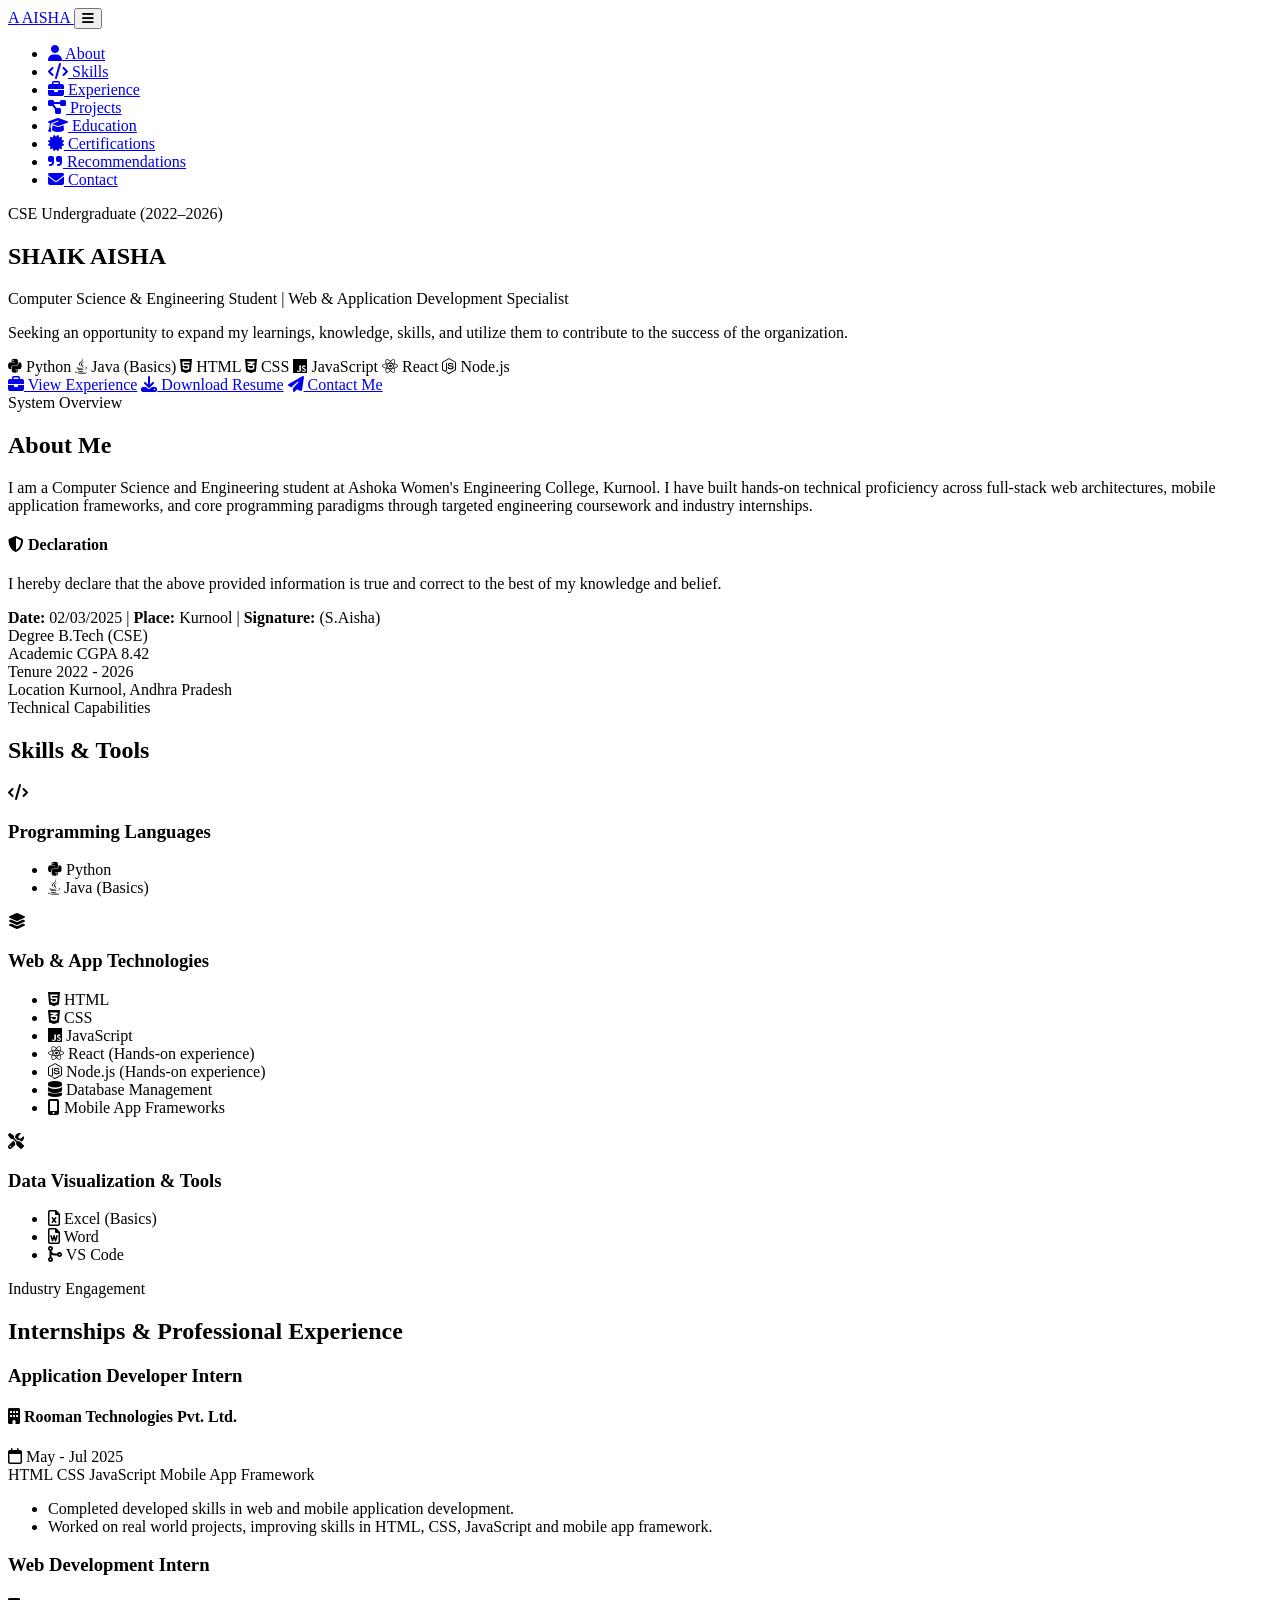
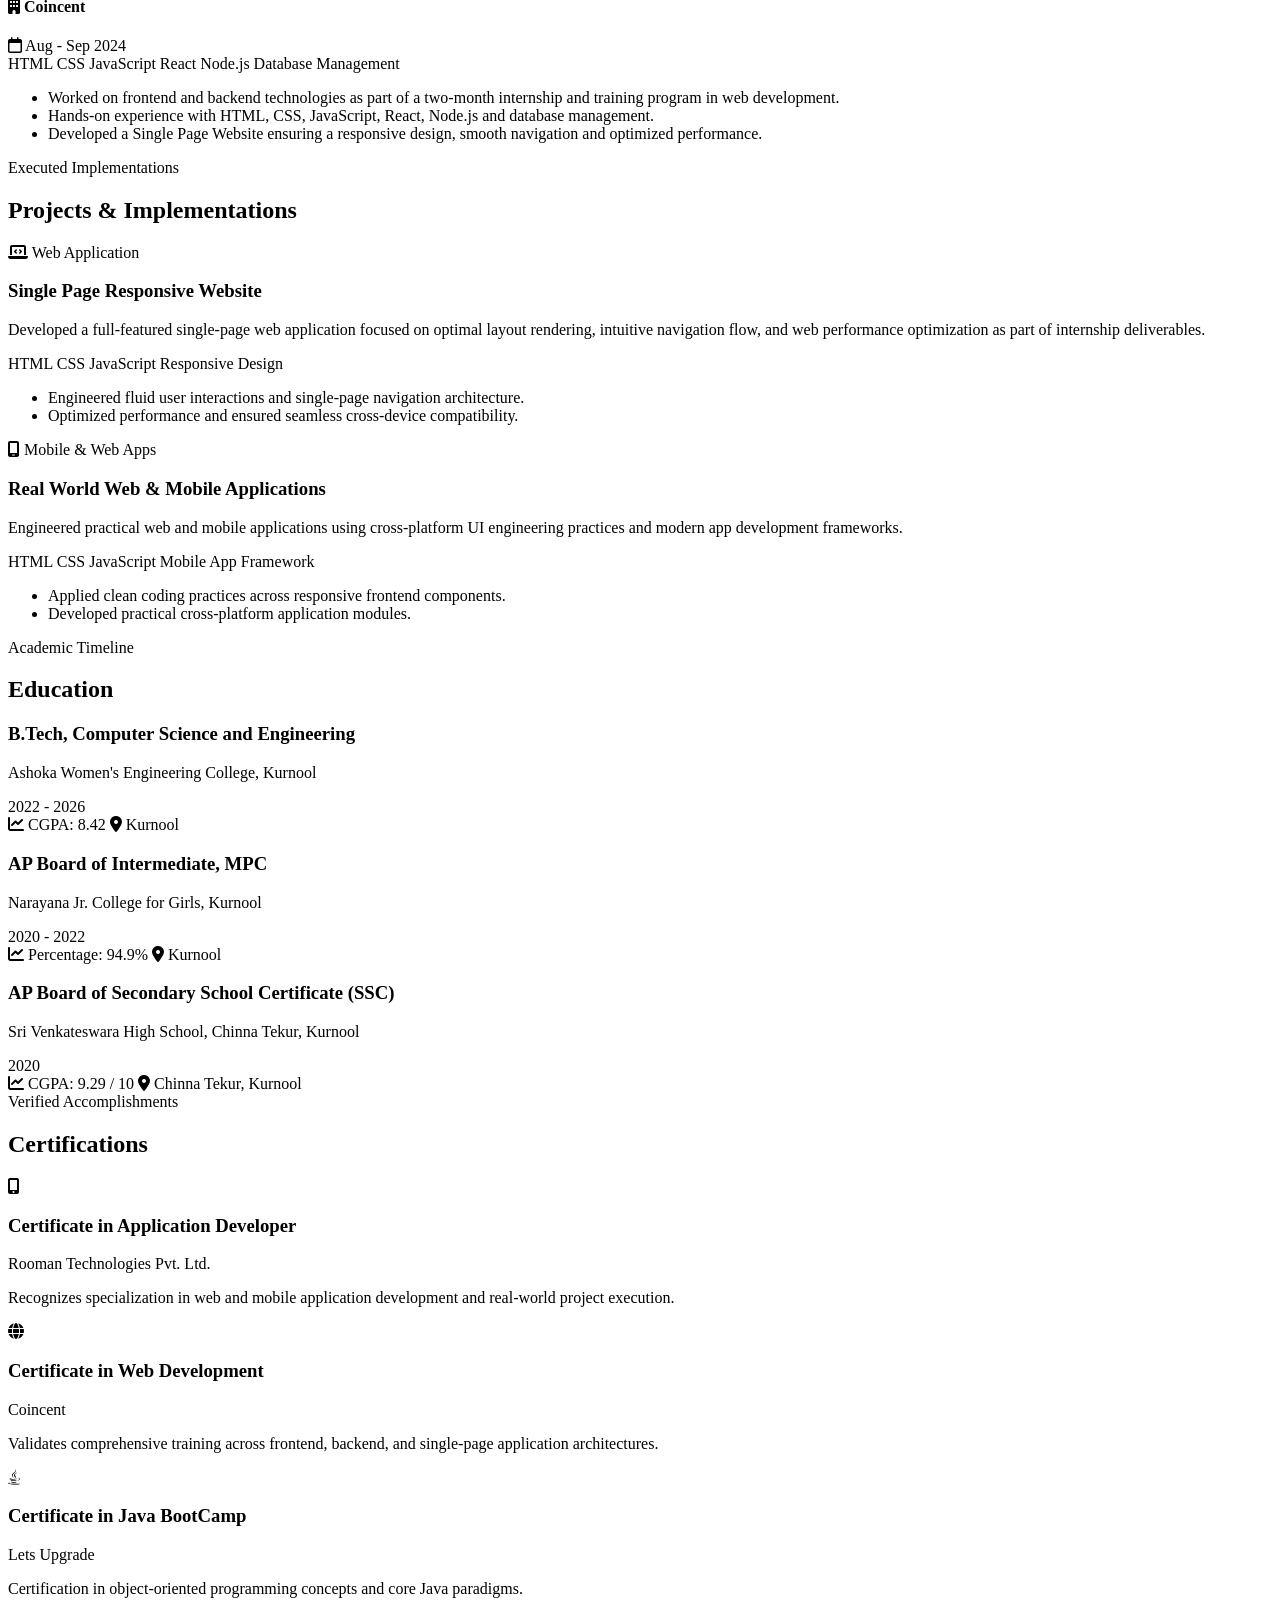
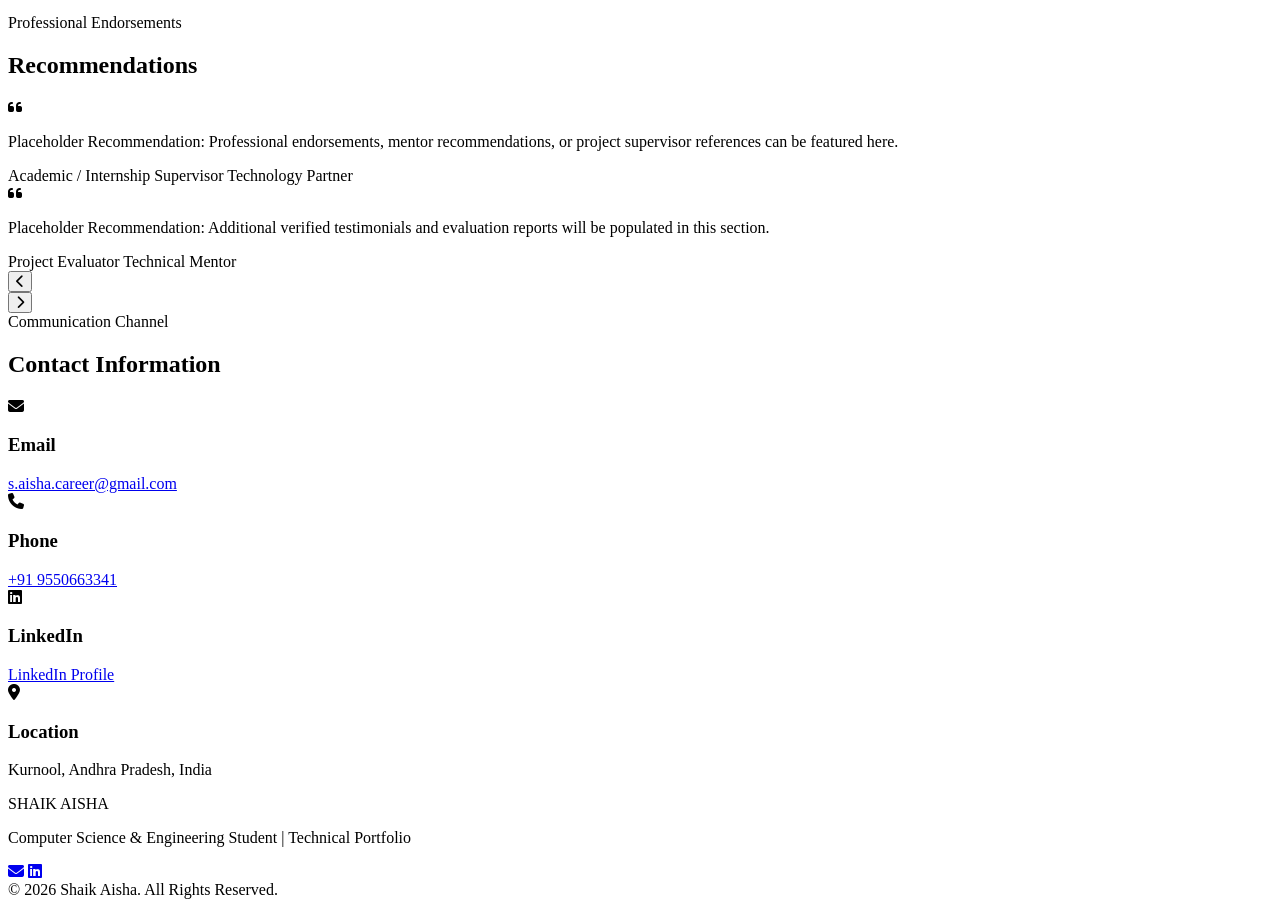
==== index.html @ 282d09f5 "Resume" ====
<!DOCTYPE html>
<html lang="en">
<head>
  <meta charset="UTF-8" />
  <meta name="viewport" content="width=device-width, initial-scale=1.0" />
  <meta name="description" content="Portfolio of Shaik Aisha - Computer Science & Engineering Student, Web Developer, and Application Developer specializing in Python, Java, JavaScript, and Modern Web Technologies." />
  <meta property="og:title" content="Shaik Aisha | Technical Portfolio" />
  <meta property="og:description" content="Computer Science & Engineering Student | Web & Application Developer" />
  <meta property="og:type" content="website" />
  <title>Shaik Aisha | Technical Portfolio</title>
  
  <!-- Font Awesome CDN for Icons -->
  <link rel="stylesheet" href="https://cdnjs.cloudflare.com/ajax/libs/font-awesome/6.4.0/css/all.min.css" integrity="sha512-iecdLmaskl7CVkqkXNQ/ZH/XLlvWZOJyj7Yy7tcenmpD1ypASozpmT/E0iPtmFIB46ZmdtAc9eNBvH0H/ZpiBw==" crossorigin="anonymous" referrerpolicy="no-referrer" />
  <link rel="stylesheet" href="index.css" />
</head>
<body>

  <!-- Navigation Bar -->
  <header class="navbar-header">
    <div class="nav-container">
      <a href="#hero" class="brand-logo" aria-label="Home">
        <span class="logo-icon">A</span>
        <span class="logo-text">AISHA</span>
      </a>
      <button class="mobile-nav-toggle" id="mobile-toggle" aria-label="Toggle navigation menu" aria-expanded="false">
        <i class="fa-solid fa-bars"></i>
      </button>
      <nav class="nav-menu" id="nav-menu">
        <ul class="nav-list">
          <li><a href="#about" class="nav-link"><i class="fa-solid fa-user"></i> About</a></li>
          <li><a href="#skills" class="nav-link"><i class="fa-solid fa-code"></i> Skills</a></li>
          <li><a href="#experience" class="nav-link"><i class="fa-solid fa-briefcase"></i> Experience</a></li>
          <li><a href="#projects" class="nav-link"><i class="fa-solid fa-diagram-project"></i> Projects</a></li>
          <li><a href="#education" class="nav-link"><i class="fa-solid fa-graduation-cap"></i> Education</a></li>
          <li><a href="#certifications" class="nav-link"><i class="fa-solid fa-certificate"></i> Certifications</a></li>
          <li><a href="#testimonials" class="nav-link"><i class="fa-solid fa-quote-right"></i> Recommendations</a></li>
          <li><a href="#contact" class="nav-link"><i class="fa-solid fa-envelope"></i> Contact</a></li>
        </ul>
      </nav>
    </div>
  </header>

  <main>
    <!-- Hero Section -->
    <section id="hero" class="hero-section">
      <div class="hero-grid-bg"></div>
      <div class="container hero-container">
        <div class="hero-content">
          <div class="status-badge"><span class="pulse-dot"></span> CSE Undergraduate (2022–2026)</div>
          <h1 class="hero-title">SHAIK AISHA</h1>
          <p class="hero-subtitle">Computer Science & Engineering Student | Web & Application Development Specialist</p>
          <p class="hero-description">
            Seeking an opportunity to expand my learnings, knowledge, skills, and utilize them to contribute to the success of the organization.
          </p>
          <div class="hero-tags">
            <span class="tech-tag"><i class="fa-brands fa-python"></i> Python</span>
            <span class="tech-tag"><i class="fa-brands fa-java"></i> Java (Basics)</span>
            <span class="tech-tag"><i class="fa-brands fa-html5"></i> HTML</span>
            <span class="tech-tag"><i class="fa-brands fa-css3-alt"></i> CSS</span>
            <span class="tech-tag"><i class="fa-brands fa-js"></i> JavaScript</span>
            <span class="tech-tag"><i class="fa-brands fa-react"></i> React</span>
            <span class="tech-tag"><i class="fa-brands fa-node-js"></i> Node.js</span>
          </div>
          <div class="hero-cta">
            <a href="#experience" class="btn btn-primary"><i class="fa-solid fa-briefcase"></i> View Experience</a>
            <a href="images/resume.pdf" download class="btn btn-secondary"><i class="fa-solid fa-download"></i> Download Resume</a>
            <a href="#contact" class="btn btn-outline"><i class="fa-solid fa-paper-plane"></i> Contact Me</a>
          </div>
        </div>
      </div>
    </section>

    <!-- About Section -->
    <section id="about" class="section">
      <div class="container">
        <div class="section-header">
          <span class="section-subtitle">System Overview</span>
          <h2 class="section-title">About Me</h2>
        </div>
        <div class="card about-card">
          <div class="about-grid">
            <div class="about-text">
              <p>
                I am a Computer Science and Engineering student at Ashoka Women's Engineering College, Kurnool. I have built hands-on technical proficiency across full-stack web architectures, mobile application frameworks, and core programming paradigms through targeted engineering coursework and industry internships.
              </p>
              <div class="declaration-box">
                <h4><i class="fa-solid fa-shield-halved"></i> Declaration</h4>
                <p>I hereby declare that the above provided information is true and correct to the best of my knowledge and belief.</p>
                <div class="declaration-meta">
                  <span><strong>Date:</strong> 02/03/2025</span> | <span><strong>Place:</strong> Kurnool</span> | <span><strong>Signature:</strong> (S.Aisha)</span>
                </div>
              </div>
            </div>
            <div class="about-stats">
              <div class="stat-item">
                <span class="stat-label">Degree</span>
                <span class="stat-value">B.Tech (CSE)</span>
              </div>
              <div class="stat-item">
                <span class="stat-label">Academic CGPA</span>
                <span class="stat-value">8.42</span>
              </div>
              <div class="stat-item">
                <span class="stat-label">Tenure</span>
                <span class="stat-value">2022 - 2026</span>
              </div>
              <div class="stat-item">
                <span class="stat-label">Location</span>
                <span class="stat-value">Kurnool, Andhra Pradesh</span>
              </div>
            </div>
          </div>
        </div>
      </div>
    </section>

    <!-- Skills Section -->
    <section id="skills" class="section">
      <div class="container">
        <div class="section-header">
          <span class="section-subtitle">Technical Capabilities</span>
          <h2 class="section-title">Skills & Tools</h2>
        </div>
        <div class="skills-grid">
          
          <div class="card skill-card">
            <div class="card-icon"><i class="fa-solid fa-code"></i></div>
            <h3>Programming Languages</h3>
            <ul class="skill-list">
              <li><i class="fa-brands fa-python"></i> Python</li>
              <li><i class="fa-brands fa-java"></i> Java (Basics)</li>
            </ul>
          </div>

          <div class="card skill-card">
            <div class="card-icon"><i class="fa-solid fa-layer-group"></i></div>
            <h3>Web & App Technologies</h3>
            <ul class="skill-list">
              <li><i class="fa-brands fa-html5"></i> HTML</li>
              <li><i class="fa-brands fa-css3-alt"></i> CSS</li>
              <li><i class="fa-brands fa-js"></i> JavaScript</li>
              <li><i class="fa-brands fa-react"></i> React (Hands-on experience)</li>
              <li><i class="fa-brands fa-node-js"></i> Node.js (Hands-on experience)</li>
              <li><i class="fa-solid fa-database"></i> Database Management</li>
              <li><i class="fa-solid fa-mobile-screen-button"></i> Mobile App Frameworks</li>
            </ul>
          </div>

          <div class="card skill-card">
            <div class="card-icon"><i class="fa-solid fa-screwdriver-wrench"></i></div>
            <h3>Data Visualization & Tools</h3>
            <ul class="skill-list">
              <li><i class="fa-file-excel fa-regular"></i> Excel (Basics)</li>
              <li><i class="fa-file-word fa-regular"></i> Word</li>
              <li><i class="fa-solid fa-code-merge"></i> VS Code</li>
            </ul>
          </div>

        </div>
      </div>
    </section>

    <!-- Experience Section -->
    <section id="experience" class="section">
      <div class="container">
        <div class="section-header">
          <span class="section-subtitle">Industry Engagement</span>
          <h2 class="section-title">Internships & Professional Experience</h2>
        </div>
        <div class="experience-grid">

          <article class="card experience-card">
            <div class="exp-header">
              <div>
                <h3 class="exp-role">Application Developer Intern</h3>
                <h4 class="exp-company"><i class="fa-solid fa-building"></i> Rooman Technologies Pvt. Ltd.</h4>
              </div>
              <span class="exp-duration"><i class="fa-regular fa-calendar"></i> May - Jul 2025</span>
            </div>
            <div class="exp-body">
              <div class="exp-tech-stack">
                <span class="tech-chip">HTML</span>
                <span class="tech-chip">CSS</span>
                <span class="tech-chip">JavaScript</span>
                <span class="tech-chip">Mobile App Framework</span>
              </div>
              <ul class="exp-highlights">
                <li>Completed developed skills in web and mobile application development.</li>
                <li>Worked on real world projects, improving skills in HTML, CSS, JavaScript and mobile app framework.</li>
              </ul>
            </div>
          </article>

          <article class="card experience-card">
            <div class="exp-header">
              <div>
                <h3 class="exp-role">Web Development Intern</h3>
                <h4 class="exp-company"><i class="fa-solid fa-building"></i> Coincent</h4>
              </div>
              <span class="exp-duration"><i class="fa-regular fa-calendar"></i> Aug - Sep 2024</span>
            </div>
            <div class="exp-body">
              <div class="exp-tech-stack">
                <span class="tech-chip">HTML</span>
                <span class="tech-chip">CSS</span>
                <span class="tech-chip">JavaScript</span>
                <span class="tech-chip">React</span>
                <span class="tech-chip">Node.js</span>
                <span class="tech-chip">Database Management</span>
              </div>
              <ul class="exp-highlights">
                <li>Worked on frontend and backend technologies as part of a two-month internship and training program in web development.</li>
                <li>Hands-on experience with HTML, CSS, JavaScript, React, Node.js and database management.</li>
                <li>Developed a Single Page Website ensuring a responsive design, smooth navigation and optimized performance.</li>
              </ul>
            </div>
          </article>

        </div>
      </div>
    </section>

    <!-- Projects Section -->
    <section id="projects" class="section">
      <div class="container">
        <div class="section-header">
          <span class="section-subtitle">Executed Implementations</span>
          <h2 class="section-title">Projects & Implementations</h2>
        </div>
        <div class="projects-grid">

          <article class="card project-card">
            <div class="project-header">
              <span class="project-category"><i class="fa-solid fa-laptop-code"></i> Web Application</span>
              <h3 class="project-title">Single Page Responsive Website</h3>
            </div>
            <div class="project-body">
              <p class="project-description">
                Developed a full-featured single-page web application focused on optimal layout rendering, intuitive navigation flow, and web performance optimization as part of internship deliverables.
              </p>
              <div class="project-tech-stack">
                <span class="tech-chip">HTML</span>
                <span class="tech-chip">CSS</span>
                <span class="tech-chip">JavaScript</span>
                <span class="tech-chip">Responsive Design</span>
              </div>
              <ul class="project-highlights">
                <li>Engineered fluid user interactions and single-page navigation architecture.</li>
                <li>Optimized performance and ensured seamless cross-device compatibility.</li>
              </ul>
            </div>
          </article>

          <article class="card project-card">
            <div class="project-header">
              <span class="project-category"><i class="fa-solid fa-mobile-screen"></i> Mobile & Web Apps</span>
              <h3 class="project-title">Real World Web & Mobile Applications</h3>
            </div>
            <div class="project-body">
              <p class="project-description">
                Engineered practical web and mobile applications using cross-platform UI engineering practices and modern app development frameworks.
              </p>
              <div class="project-tech-stack">
                <span class="tech-chip">HTML</span>
                <span class="tech-chip">CSS</span>
                <span class="tech-chip">JavaScript</span>
                <span class="tech-chip">Mobile App Framework</span>
              </div>
              <ul class="project-highlights">
                <li>Applied clean coding practices across responsive frontend components.</li>
                <li>Developed practical cross-platform application modules.</li>
              </ul>
            </div>
          </article>

        </div>
      </div>
    </section>

    <!-- Education Section -->
    <section id="education" class="section">
      <div class="container">
        <div class="section-header">
          <span class="section-subtitle">Academic Timeline</span>
          <h2 class="section-title">Education</h2>
        </div>
        <div class="timeline">

          <div class="timeline-item">
            <div class="timeline-dot"></div>
            <div class="card timeline-card">
              <div class="timeline-header">
                <div>
                  <h3 class="degree-title">B.Tech, Computer Science and Engineering</h3>
                  <p class="institution-name">Ashoka Women's Engineering College, Kurnool</p>
                </div>
                <span class="timeline-date">2022 - 2026</span>
              </div>
              <div class="timeline-details">
                <span class="grade-badge"><i class="fa-solid fa-chart-line"></i> CGPA: 8.42</span>
                <span class="location-badge"><i class="fa-solid fa-location-dot"></i> Kurnool</span>
              </div>
            </div>
          </div>

          <div class="timeline-item">
            <div class="timeline-dot"></div>
            <div class="card timeline-card">
              <div class="timeline-header">
                <div>
                  <h3 class="degree-title">AP Board of Intermediate, MPC</h3>
                  <p class="institution-name">Narayana Jr. College for Girls, Kurnool</p>
                </div>
                <span class="timeline-date">2020 - 2022</span>
              </div>
              <div class="timeline-details">
                <span class="grade-badge"><i class="fa-solid fa-chart-line"></i> Percentage: 94.9%</span>
                <span class="location-badge"><i class="fa-solid fa-location-dot"></i> Kurnool</span>
              </div>
            </div>
          </div>

          <div class="timeline-item">
            <div class="timeline-dot"></div>
            <div class="card timeline-card">
              <div class="timeline-header">
                <div>
                  <h3 class="degree-title">AP Board of Secondary School Certificate (SSC)</h3>
                  <p class="institution-name">Sri Venkateswara High School, Chinna Tekur, Kurnool</p>
                </div>
                <span class="timeline-date">2020</span>
              </div>
              <div class="timeline-details">
                <span class="grade-badge"><i class="fa-solid fa-chart-line"></i> CGPA: 9.29 / 10</span>
                <span class="location-badge"><i class="fa-solid fa-location-dot"></i> Chinna Tekur, Kurnool</span>
              </div>
            </div>
          </div>

        </div>
      </div>
    </section>

    <!-- Certifications Section -->
    <section id="certifications" class="section">
      <div class="container">
        <div class="section-header">
          <span class="section-subtitle">Verified Accomplishments</span>
          <h2 class="section-title">Certifications</h2>
        </div>
        <div class="certifications-grid">

          <div class="card cert-card">
            <div class="cert-icon"><i class="fa-solid fa-mobile-screen-button"></i></div>
            <div class="cert-content">
              <h3>Certificate in Application Developer</h3>
              <p class="cert-issuer">Rooman Technologies Pvt. Ltd.</p>
              <p class="cert-desc">Recognizes specialization in web and mobile application development and real-world project execution.</p>
            </div>
          </div>

          <div class="card cert-card">
            <div class="cert-icon"><i class="fa-solid fa-globe"></i></div>
            <div class="cert-content">
              <h3>Certificate in Web Development</h3>
              <p class="cert-issuer">Coincent</p>
              <p class="cert-desc">Validates comprehensive training across frontend, backend, and single-page application architectures.</p>
            </div>
          </div>

          <div class="card cert-card">
            <div class="cert-icon"><i class="fa-brands fa-java"></i></div>
            <div class="cert-content">
              <h3>Certificate in Java BootCamp</h3>
              <p class="cert-issuer">Lets Upgrade</p>
              <p class="cert-desc">Certification in object-oriented programming concepts and core Java paradigms.</p>
            </div>
          </div>

        </div>
      </div>
    </section>

    <!-- Testimonials Section -->
    <section id="testimonials" class="section">
      <div class="container">
        <div class="section-header">
          <span class="section-subtitle">Professional Endorsements</span>
          <h2 class="section-title">Recommendations</h2>
        </div>
        
        <div class="testimonial-carousel-wrapper">
          <div class="testimonial-carousel" id="testimonial-carousel">
            
            <div class="testimonial-slide active">
              <div class="card testimonial-card">
                <i class="fa-solid fa-quote-left quote-icon"></i>
                <p class="testimonial-text">
                  Placeholder Recommendation: Professional endorsements, mentor recommendations, or project supervisor references can be featured here.
                </p>
                <div class="testimonial-author">
                  <div class="author-info">
                    <span class="author-name">Academic / Internship Supervisor</span>
                    <span class="author-title">Technology Partner</span>
                  </div>
                </div>
              </div>
            </div>

            <div class="testimonial-slide">
              <div class="card testimonial-card">
                <i class="fa-solid fa-quote-left quote-icon"></i>
                <p class="testimonial-text">
                  Placeholder Recommendation: Additional verified testimonials and evaluation reports will be populated in this section.
                </p>
                <div class="testimonial-author">
                  <div class="author-info">
                    <span class="author-name">Project Evaluator</span>
                    <span class="author-title">Technical Mentor</span>
                  </div>
                </div>
              </div>
            </div>

          </div>

          <div class="carousel-controls">
            <button class="carousel-btn" id="prev-testimonial" aria-label="Previous Recommendation"><i class="fa-solid fa-chevron-left"></i></button>
            <div class="carousel-indicators" id="carousel-indicators">
              <span class="indicator active" data-slide="0"></span>
              <span class="indicator" data-slide="1"></span>
            </div>
            <button class="carousel-btn" id="next-testimonial" aria-label="Next Recommendation"><i class="fa-solid fa-chevron-right"></i></button>
          </div>
        </div>

      </div>
    </section>

    <!-- Contact Section -->
    <section id="contact" class="section">
      <div class="container">
        <div class="section-header">
          <span class="section-subtitle">Communication Channel</span>
          <h2 class="section-title">Contact Information</h2>
        </div>
        <div class="contact-grid">

          <div class="card contact-card">
            <div class="contact-icon"><i class="fa-solid fa-envelope"></i></div>
            <div class="contact-details">
              <h3>Email</h3>
              <a href="mailto:s.aisha.career@gmail.com">s.aisha.career@gmail.com</a>
            </div>
          </div>

          <div class="card contact-card">
            <div class="contact-icon"><i class="fa-solid fa-phone"></i></div>
            <div class="contact-details">
              <h3>Phone</h3>
              <a href="tel:+919550663341">+91 9550663341</a>
            </div>
          </div>

          <div class="card contact-card">
            <div class="contact-icon"><i class="fa-brands fa-linkedin"></i></div>
            <div class="contact-details">
              <h3>LinkedIn</h3>
              <a href="https://linkedin.com" target="_blank" rel="noopener noreferrer">LinkedIn Profile</a>
            </div>
          </div>

          <div class="card contact-card">
            <div class="contact-icon"><i class="fa-solid fa-location-dot"></i></div>
            <div class="contact-details">
              <h3>Location</h3>
              <p>Kurnool, Andhra Pradesh, India</p>
            </div>
          </div>

        </div>
      </div>
    </section>
  </main>

  <!-- Footer -->
  <footer class="footer">
    <div class="container footer-container">
      <div class="footer-brand">
        <span class="footer-logo">SHAIK AISHA</span>
        <p>Computer Science & Engineering Student | Technical Portfolio</p>
      </div>
      <div class="footer-links">
        <a href="mailto:s.aisha.career@gmail.com" aria-label="Email"><i class="fa-solid fa-envelope"></i></a>
        <a href="https://linkedin.com" target="_blank" rel="noopener noreferrer" aria-label="LinkedIn"><i class="fa-brands fa-linkedin"></i></a>
      </div>
      <div class="footer-copyright">
        &copy; <span id="current-year">2026</span> Shaik Aisha. All Rights Reserved.
      </div>
    </div>
  </footer>

  <script src="index.js"></script>
</body>
</html>
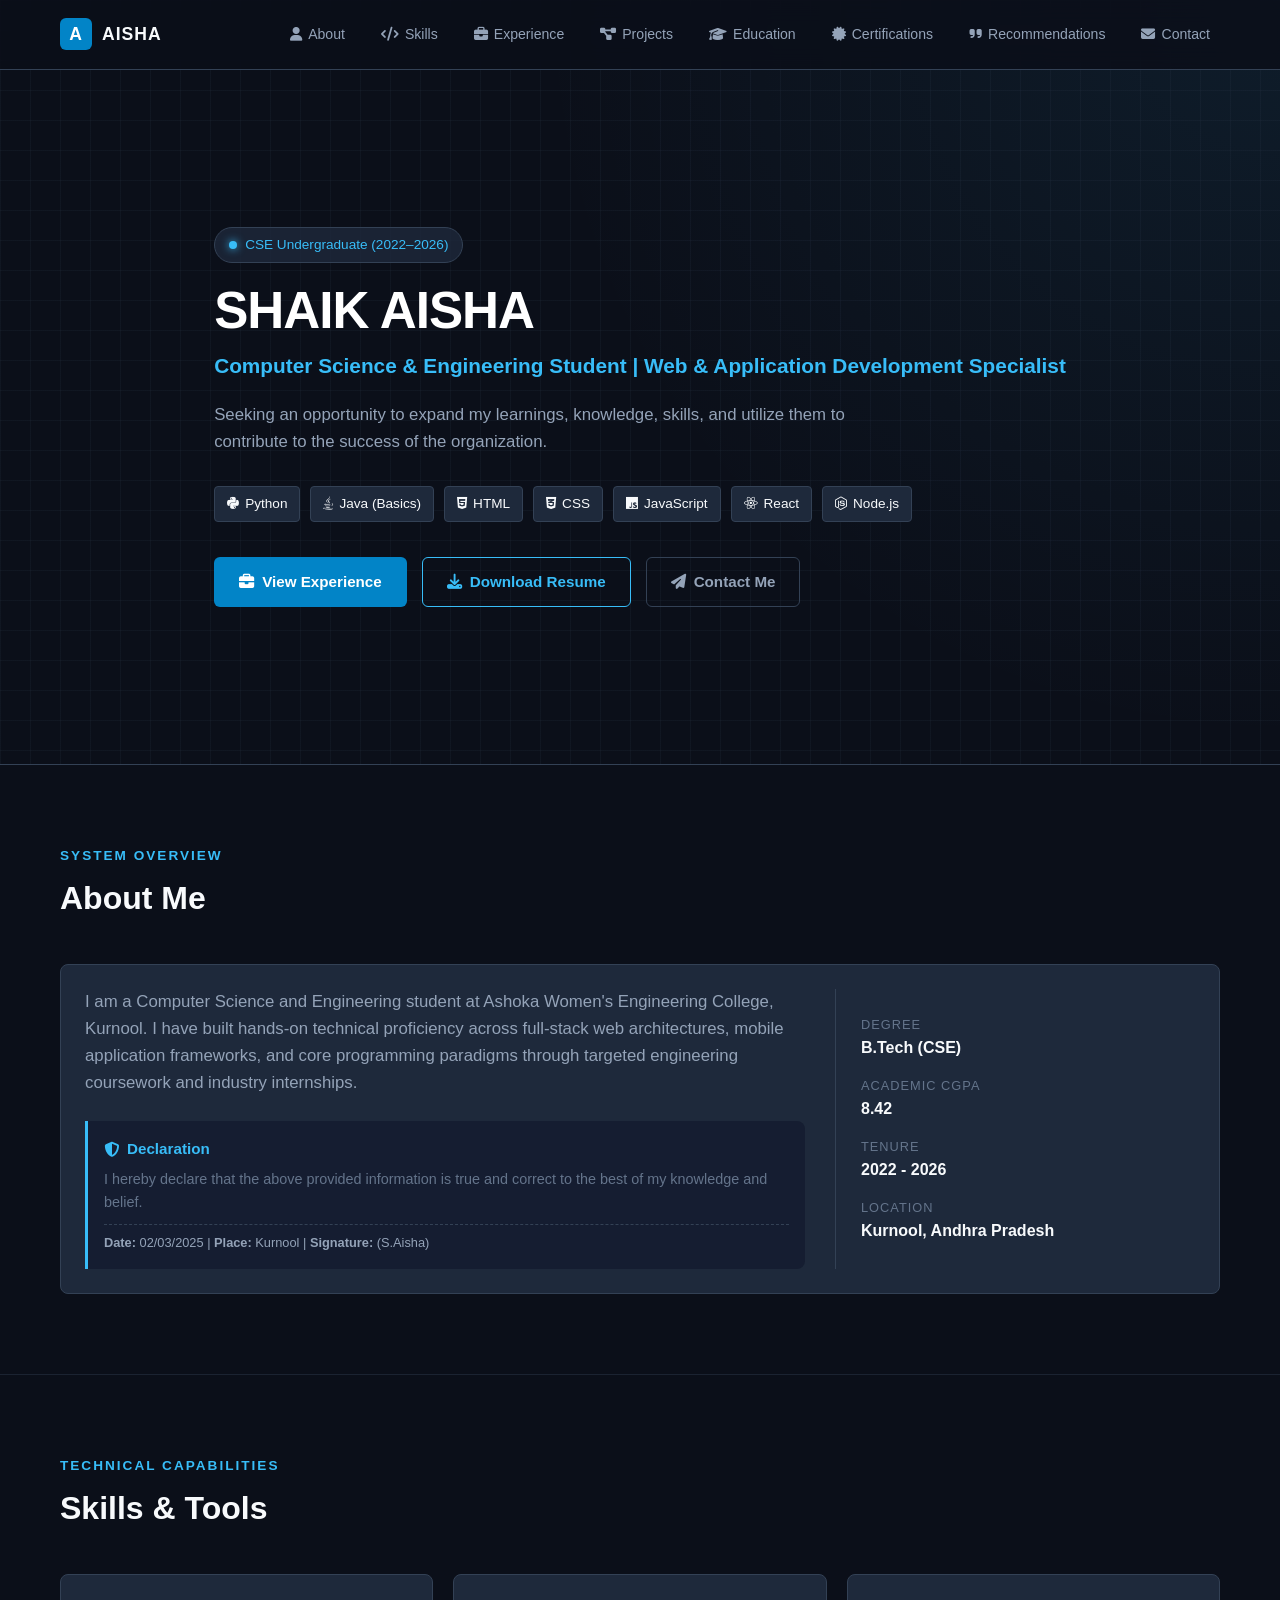
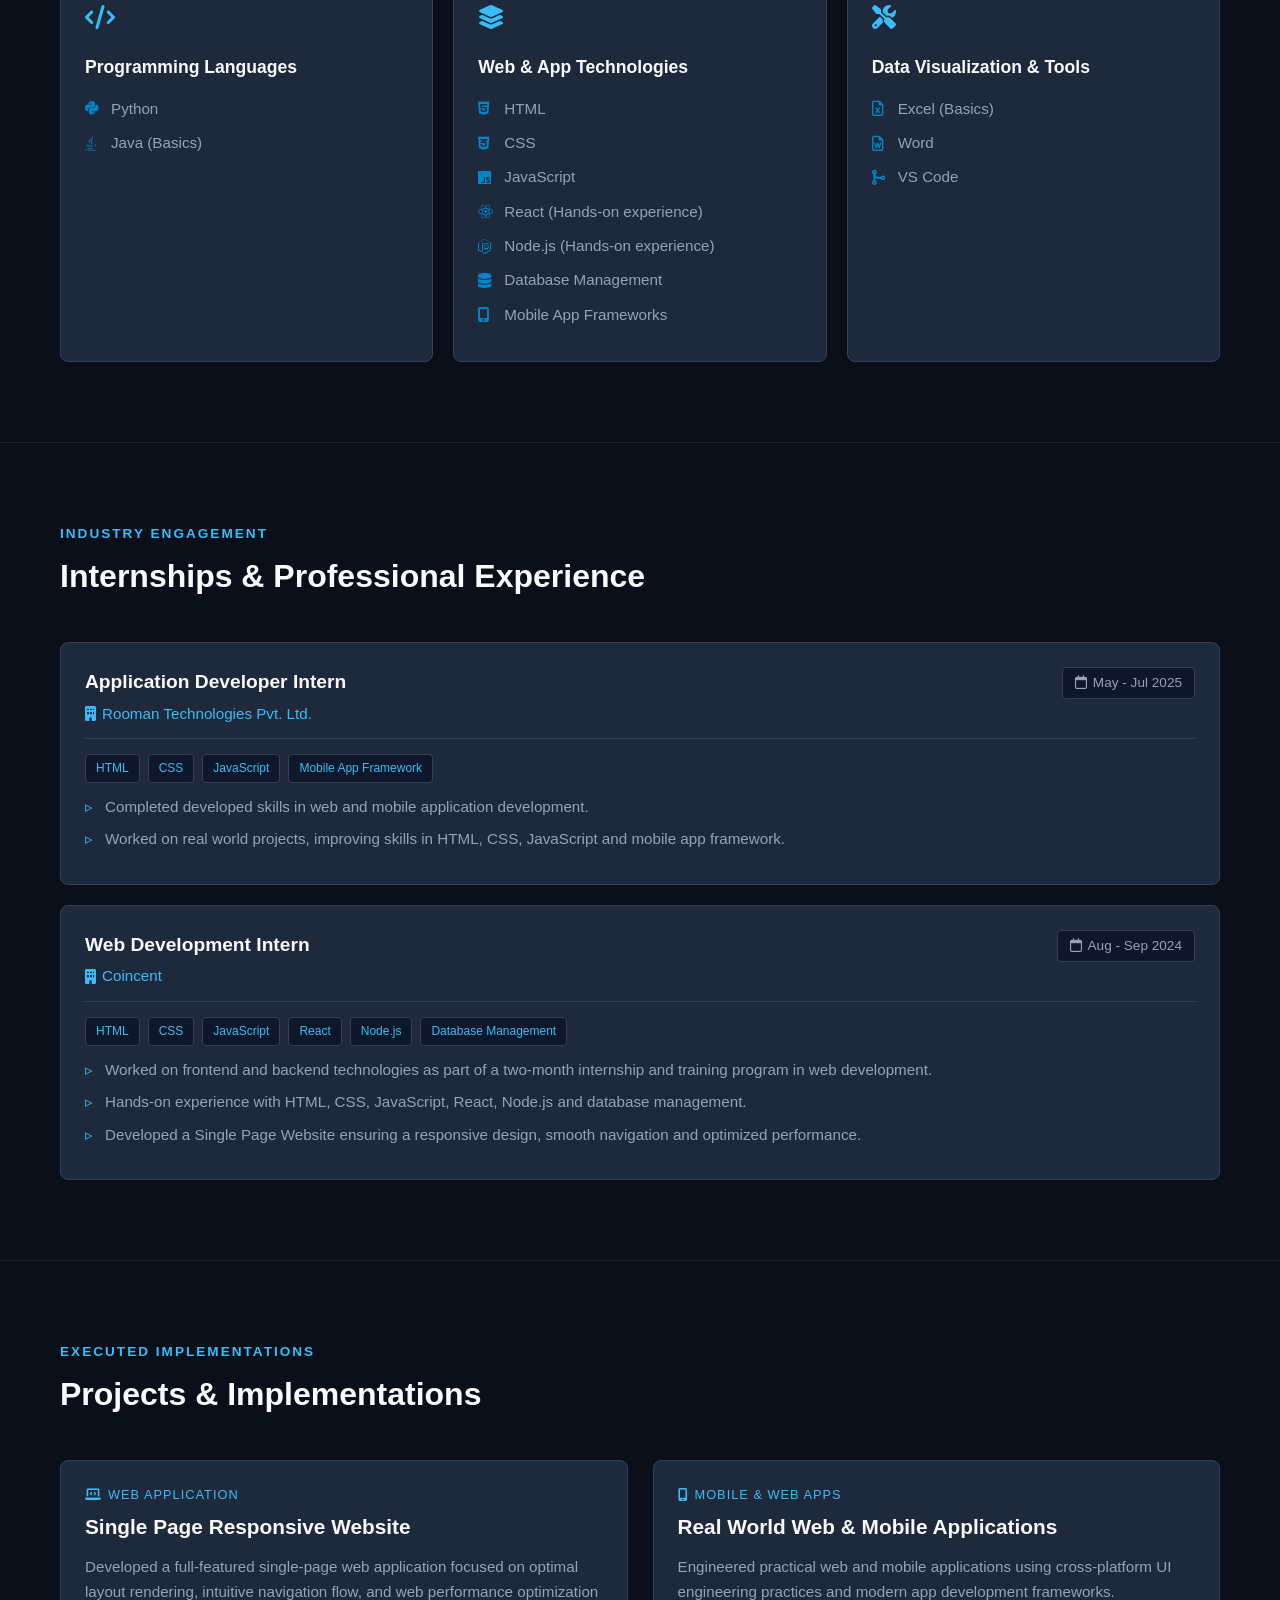
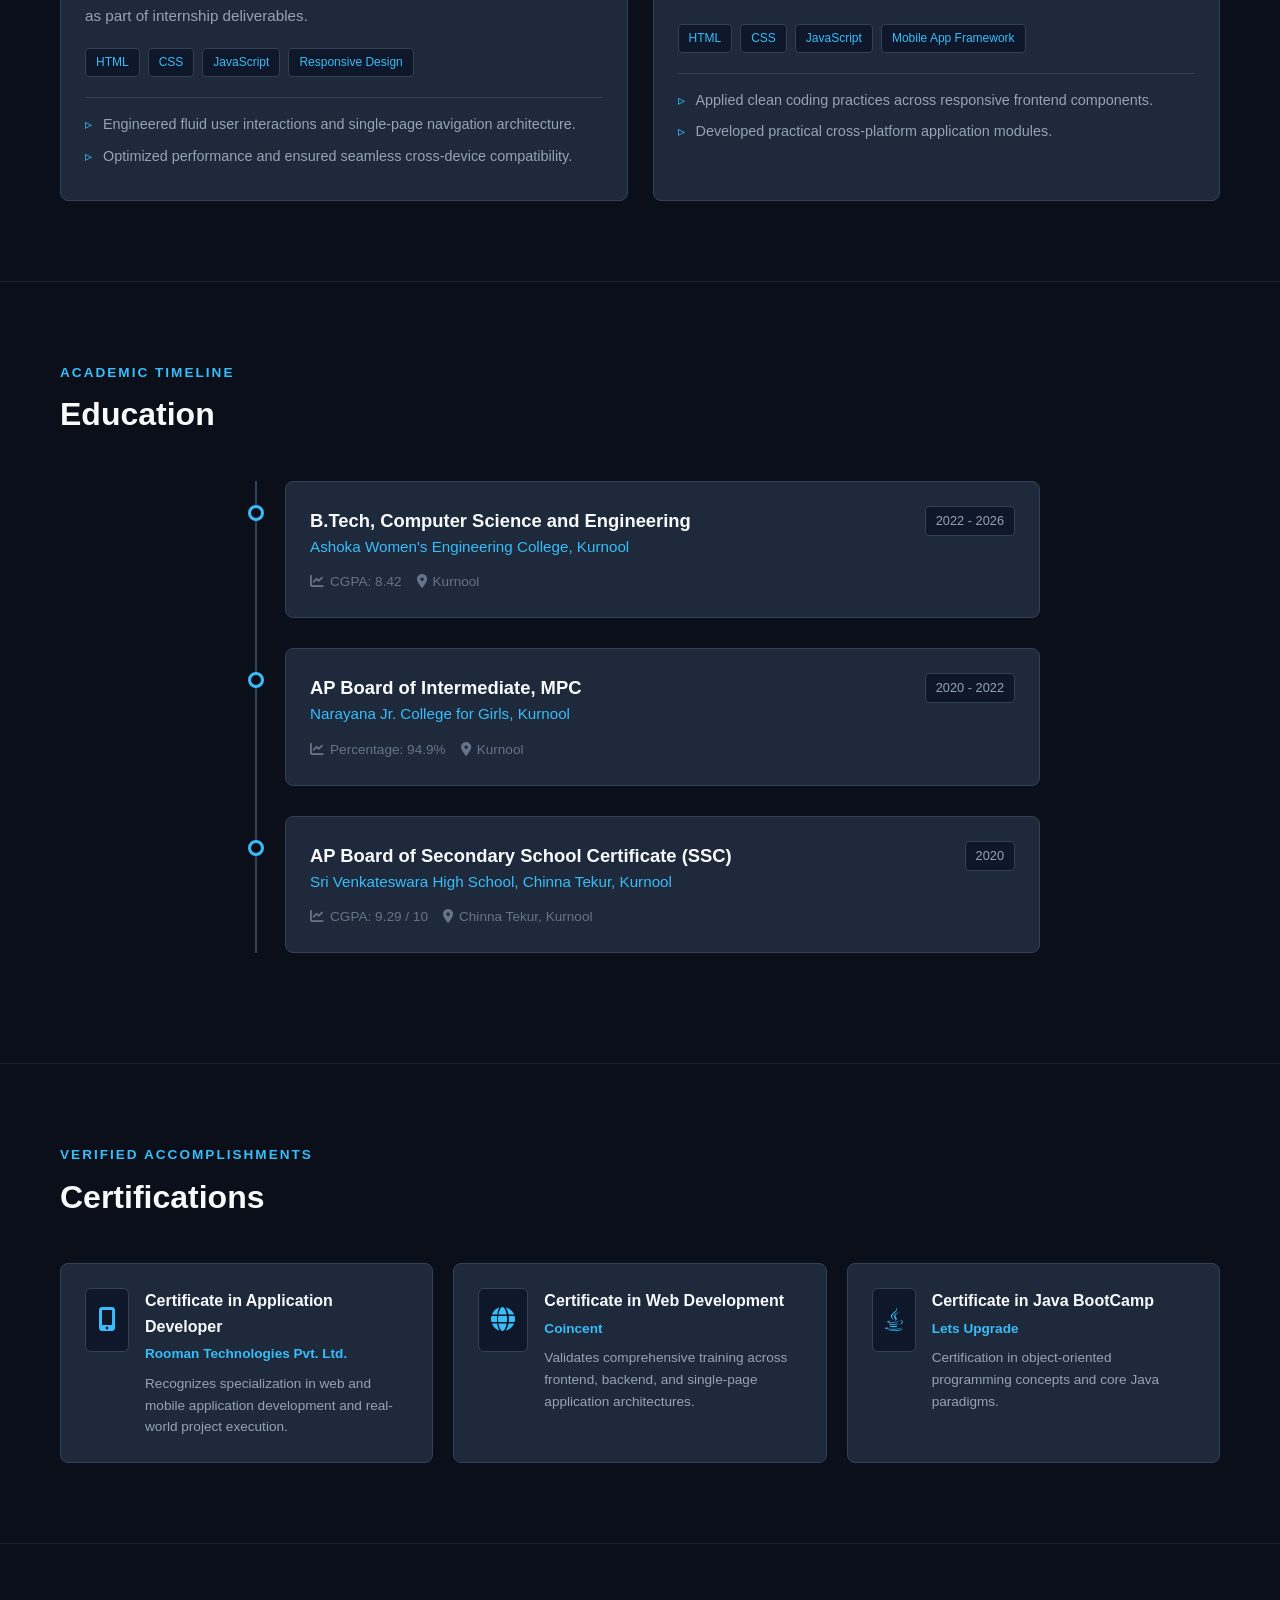
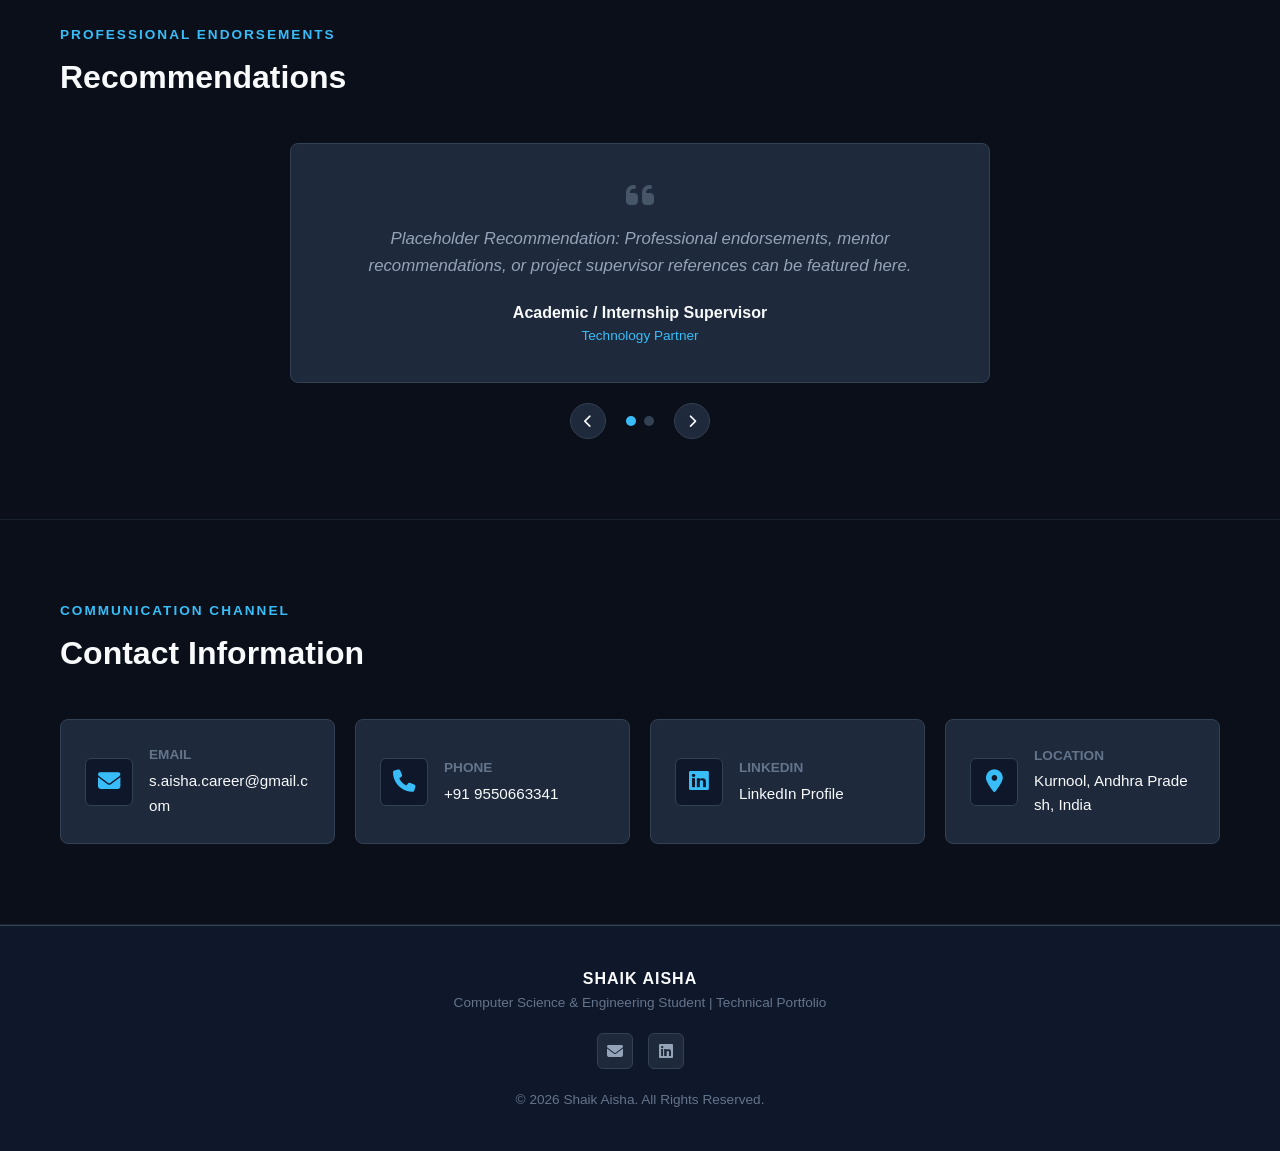
==== commit d3e59979: "resume" ====
--- a/index.html
+++ b/index.html
@@ -63,7 +63,7 @@
           </div>
           <div class="hero-cta">
             <a href="#experience" class="btn btn-primary"><i class="fa-solid fa-briefcase"></i> View Experience</a>
-            <a href="images/resume.pdf" download class="btn btn-secondary"><i class="fa-solid fa-download"></i> Download Resume</a>
+            <a href="/ASSESTS/ai_sha.pdf" download class="btn btn-secondary"><i class="fa-solid fa-download"></i> Download Resume</a>
             <a href="#contact" class="btn btn-outline"><i class="fa-solid fa-paper-plane"></i> Contact Me</a>
           </div>
         </div>
--- a/index.css
+++ b/index.css
@@ -0,0 +1,986 @@
+/* ==========================================================================
+   CSS VARIABLES & DESIGN SYSTEM (Dark Steel Blue Theme)
+   ========================================================================== */
+:root {
+  /* Color Palette */
+  --bg-primary: #0b0f19;
+  --bg-secondary: #111827;
+  --bg-card: #1e293b;
+  --bg-card-hover: #26334d;
+  
+  --steel-blue: #38bdf8;
+  --steel-blue-muted: #0284c7;
+  --steel-blue-glow: rgba(56, 189, 248, 0.15);
+  --navy-deep: #0f172a;
+  
+  --text-primary: #f8fafc;
+  --text-secondary: #94a3b8;
+  --text-muted: #64748b;
+  
+  --border-color: #334155;
+  --border-highlight: #475569;
+  
+  /* Layout & Spacing */
+  --navbar-height: 70px;
+  --container-max-width: 1200px;
+  --border-radius: 8px;
+  --transition-fast: 0.2s ease;
+  --transition-normal: 0.3s ease;
+}
+
+/* ==========================================================================
+   RESET & BASE STYLES
+   ========================================================================== */
+*, *::before, *::after {
+  box-sizing: border-box;
+  margin: 0;
+  padding: 0;
+}
+
+html {
+  scroll-behavior: smooth;
+  font-size: 16px;
+}
+
+body {
+  font-family: 'Segoe UI', Roboto, -apple-system, BlinkMacSystemFont, sans-serif;
+  background-color: var(--bg-primary);
+  color: var(--text-primary);
+  line-height: 1.6;
+  overflow-x: hidden;
+}
+
+a {
+  color: var(--steel-blue);
+  text-decoration: none;
+  transition: color var(--transition-fast);
+}
+
+a:hover {
+  color: #7dd3fc;
+}
+
+ul {
+  list-style: none;
+}
+
+/* Scroll margin offset for fixed navbar */
+section[id] {
+  scroll-margin-top: calc(var(--navbar-height) + 20px);
+}
+
+.container {
+  max-width: var(--container-max-width);
+  margin: 0 auto;
+  padding: 0 20px;
+}
+
+.section {
+  padding: 80px 0;
+  border-bottom: 1px solid rgba(51, 65, 85, 0.4);
+}
+
+.section-header {
+  margin-bottom: 40px;
+}
+
+.section-subtitle {
+  font-size: 0.85rem;
+  text-transform: uppercase;
+  letter-spacing: 2px;
+  color: var(--steel-blue);
+  display: block;
+  font-weight: 600;
+  margin-bottom: 6px;
+}
+
+.section-title {
+  font-size: 2rem;
+  color: var(--text-primary);
+  font-weight: 700;
+  position: relative;
+}
+
+/* Cards */
+.card {
+  background-color: var(--bg-card);
+  border: 1px solid var(--border-color);
+  border-radius: var(--border-radius);
+  padding: 24px;
+  transition: transform var(--transition-normal), border-color var(--transition-normal), box-shadow var(--transition-normal);
+}
+
+.card:hover {
+  transform: translateY(-4px);
+  border-color: var(--steel-blue-muted);
+  box-shadow: 0 10px 25px -5px rgba(0, 0, 0, 0.5), 0 0 15px var(--steel-blue-glow);
+}
+
+/* Buttons */
+.btn {
+  display: inline-flex;
+  align-items: center;
+  gap: 8px;
+  padding: 12px 24px;
+  font-size: 0.95rem;
+  font-weight: 600;
+  border-radius: 6px;
+  cursor: pointer;
+  transition: all var(--transition-fast);
+  border: 1px solid transparent;
+}
+
+.btn-primary {
+  background-color: var(--steel-blue-muted);
+  color: #ffffff;
+}
+
+.btn-primary:hover {
+  background-color: var(--steel-blue);
+  color: #0f172a;
+}
+
+.btn-secondary {
+  background-color: transparent;
+  border-color: var(--steel-blue);
+  color: var(--steel-blue);
+}
+
+.btn-secondary:hover {
+  background-color: var(--steel-blue-glow);
+  color: #ffffff;
+}
+
+.btn-outline {
+  background-color: transparent;
+  border-color: var(--border-color);
+  color: var(--text-secondary);
+}
+
+.btn-outline:hover {
+  border-color: var(--text-secondary);
+  color: var(--text-primary);
+}
+
+/* ==========================================================================
+   NAVBAR
+   ========================================================================== */
+.navbar-header {
+  position: fixed;
+  top: 0;
+  left: 0;
+  width: 100%;
+  height: var(--navbar-height);
+  background-color: rgba(11, 15, 25, 0.85);
+  backdrop-filter: blur(12px);
+  -webkit-backdrop-filter: blur(12px);
+  border-bottom: 1px solid var(--border-color);
+  z-index: 1000;
+  display: flex;
+  align-items: center;
+}
+
+.nav-container {
+  display: flex;
+  justify-content: space-between;
+  align-items: center;
+  width: 100%;
+  max-width: var(--container-max-width);
+  margin: 0 auto;
+  padding: 0 20px;
+}
+
+.brand-logo {
+  display: flex;
+  align-items: center;
+  gap: 10px;
+  font-weight: 700;
+  font-size: 1.1rem;
+  color: var(--text-primary);
+  letter-spacing: 1px;
+}
+
+.logo-icon {
+  display: inline-flex;
+  align-items: center;
+  justify-content: center;
+  width: 32px;
+  height: 32px;
+  background-color: var(--steel-blue-muted);
+  color: #ffffff;
+  border-radius: 6px;
+  font-weight: 800;
+}
+
+.nav-list {
+  display: flex;
+  gap: 16px;
+}
+
+.nav-link {
+  color: var(--text-secondary);
+  font-size: 0.88rem;
+  font-weight: 500;
+  padding: 6px 10px;
+  border-radius: 4px;
+  transition: all var(--transition-fast);
+  display: flex;
+  align-items: center;
+  gap: 6px;
+}
+
+.nav-link:hover, .nav-link.active {
+  color: var(--steel-blue);
+  background-color: var(--steel-blue-glow);
+}
+
+.mobile-nav-toggle {
+  display: none;
+  background: none;
+  border: none;
+  color: var(--text-primary);
+  font-size: 1.4rem;
+  cursor: pointer;
+}
+
+/* ==========================================================================
+   HERO SECTION
+   ========================================================================== */
+.hero-section {
+  position: relative;
+  min-height: 85vh;
+  padding-top: calc(var(--navbar-height) + 60px);
+  padding-bottom: 60px;
+  display: flex;
+  align-items: center;
+  background: radial-gradient(circle at top right, rgba(56, 189, 248, 0.08), transparent 50%);
+  border-bottom: 1px solid var(--border-color);
+}
+
+.hero-grid-bg {
+  position: absolute;
+  top: 0;
+  left: 0;
+  width: 100%;
+  height: 100%;
+  background-size: 30px 30px;
+  background-image: linear-gradient(to right, rgba(51, 65, 85, 0.15) 1px, transparent 1px),
+                    linear-gradient(to bottom, rgba(51, 65, 85, 0.15) 1px, transparent 1px);
+  pointer-events: none;
+  z-index: 0;
+}
+
+.hero-container {
+  position: relative;
+  z-index: 1;
+}
+
+.status-badge {
+  display: inline-flex;
+  align-items: center;
+  gap: 8px;
+  padding: 6px 14px;
+  background-color: rgba(30, 41, 59, 0.8);
+  border: 1px solid var(--border-color);
+  border-radius: 20px;
+  font-size: 0.85rem;
+  color: var(--steel-blue);
+  margin-bottom: 20px;
+}
+
+.pulse-dot {
+  width: 8px;
+  height: 8px;
+  background-color: var(--steel-blue);
+  border-radius: 50%;
+  box-shadow: 0 0 8px var(--steel-blue);
+}
+
+.hero-title {
+  font-size: 3.2rem;
+  font-weight: 800;
+  letter-spacing: -1px;
+  color: #ffffff;
+  margin-bottom: 10px;
+  line-height: 1.1;
+}
+
+.hero-subtitle {
+  font-size: 1.3rem;
+  color: var(--steel-blue);
+  font-weight: 600;
+  margin-bottom: 20px;
+}
+
+.hero-description {
+  max-width: 700px;
+  font-size: 1.05rem;
+  color: var(--text-secondary);
+  margin-bottom: 30px;
+}
+
+.hero-tags {
+  display: flex;
+  flex-wrap: wrap;
+  gap: 10px;
+  margin-bottom: 35px;
+}
+
+.tech-tag {
+  background-color: var(--bg-card);
+  border: 1px solid var(--border-color);
+  color: var(--text-primary);
+  padding: 6px 12px;
+  border-radius: 4px;
+  font-size: 0.85rem;
+  display: flex;
+  align-items: center;
+  gap: 6px;
+}
+
+.hero-cta {
+  display: flex;
+  flex-wrap: wrap;
+  gap: 15px;
+}
+
+/* ==========================================================================
+   ABOUT SECTION
+   ========================================================================== */
+.about-grid {
+  display: grid;
+  grid-template-columns: 2fr 1fr;
+  gap: 30px;
+}
+
+.about-text p {
+  color: var(--text-secondary);
+  font-size: 1.05rem;
+  margin-bottom: 25px;
+}
+
+.declaration-box {
+  background-color: rgba(15, 23, 42, 0.6);
+  border-left: 3px solid var(--steel-blue);
+  padding: 16px;
+  border-radius: 0 var(--border-radius) var(--border-radius) 0;
+}
+
+.declaration-box h4 {
+  color: var(--steel-blue);
+  font-size: 0.95rem;
+  margin-bottom: 6px;
+  display: flex;
+  align-items: center;
+  gap: 8px;
+}
+
+.declaration-box p {
+  font-size: 0.9rem;
+  margin-bottom: 10px;
+  color: var(--text-muted);
+}
+
+.declaration-meta {
+  font-size: 0.8rem;
+  color: var(--text-secondary);
+  border-top: 1px dashed var(--border-color);
+  padding-top: 8px;
+}
+
+.about-stats {
+  display: flex;
+  flex-direction: column;
+  gap: 15px;
+  justify-content: center;
+  border-left: 1px solid var(--border-color);
+  padding-left: 25px;
+}
+
+.stat-item {
+  display: flex;
+  flex-direction: column;
+}
+
+.stat-label {
+  font-size: 0.8rem;
+  text-transform: uppercase;
+  color: var(--text-muted);
+  letter-spacing: 1px;
+}
+
+.stat-value {
+  font-size: 1rem;
+  font-weight: 600;
+  color: var(--text-primary);
+}
+
+/* ==========================================================================
+   SKILLS SECTION
+   ========================================================================== */
+.skills-grid {
+  display: grid;
+  grid-template-columns: repeat(auto-fit, minmax(280px, 1fr));
+  gap: 20px;
+}
+
+.skill-card h3 {
+  font-size: 1.1rem;
+  margin-bottom: 16px;
+  color: var(--text-primary);
+}
+
+.card-icon {
+  font-size: 1.5rem;
+  color: var(--steel-blue);
+  margin-bottom: 15px;
+}
+
+.skill-list li {
+  display: flex;
+  align-items: center;
+  gap: 10px;
+  color: var(--text-secondary);
+  font-size: 0.95rem;
+  margin-bottom: 10px;
+}
+
+.skill-list li i {
+  color: var(--steel-blue-muted);
+  width: 16px;
+}
+
+/* ==========================================================================
+   EXPERIENCE SECTION
+   ========================================================================== */
+.experience-grid {
+  display: grid;
+  grid-template-columns: 1fr;
+  gap: 20px;
+}
+
+.experience-card {
+  display: flex;
+  flex-direction: column;
+  gap: 15px;
+}
+
+.exp-header {
+  display: flex;
+  justify-content: space-between;
+  align-items: flex-start;
+  flex-wrap: wrap;
+  gap: 10px;
+  border-bottom: 1px solid var(--border-color);
+  padding-bottom: 12px;
+}
+
+.exp-role {
+  font-size: 1.2rem;
+  color: var(--text-primary);
+}
+
+.exp-company {
+  font-size: 0.95rem;
+  color: var(--steel-blue);
+  font-weight: 500;
+  display: flex;
+  align-items: center;
+  gap: 6px;
+  margin-top: 4px;
+}
+
+.exp-duration {
+  background-color: var(--navy-deep);
+  border: 1px solid var(--border-color);
+  padding: 4px 12px;
+  border-radius: 4px;
+  font-size: 0.85rem;
+  color: var(--text-secondary);
+  display: inline-flex;
+  align-items: center;
+  gap: 6px;
+}
+
+.exp-tech-stack {
+  display: flex;
+  flex-wrap: wrap;
+  gap: 8px;
+  margin-bottom: 12px;
+}
+
+.exp-highlights li {
+  position: relative;
+  padding-left: 20px;
+  color: var(--text-secondary);
+  font-size: 0.95rem;
+  margin-bottom: 8px;
+}
+
+.exp-highlights li::before {
+  content: "▹";
+  position: absolute;
+  left: 0;
+  color: var(--steel-blue);
+}
+
+/* ==========================================================================
+   PROJECTS SECTION
+   ========================================================================== */
+.projects-grid {
+  display: grid;
+  grid-template-columns: repeat(auto-fit, minmax(320px, 1fr));
+  gap: 25px;
+}
+
+.project-card {
+  display: flex;
+  flex-direction: column;
+  height: 100%;
+}
+
+.project-category {
+  font-size: 0.8rem;
+  text-transform: uppercase;
+  color: var(--steel-blue);
+  letter-spacing: 1px;
+  margin-bottom: 8px;
+  display: flex;
+  align-items: center;
+  gap: 6px;
+}
+
+.project-title {
+  font-size: 1.3rem;
+  color: var(--text-primary);
+  margin-bottom: 15px;
+  line-height: 1.3;
+}
+
+.project-description {
+  color: var(--text-secondary);
+  font-size: 0.95rem;
+  margin-bottom: 20px;
+}
+
+.project-tech-stack {
+  display: flex;
+  flex-wrap: wrap;
+  gap: 8px;
+  margin-bottom: 20px;
+}
+
+.tech-chip {
+  background-color: var(--navy-deep);
+  border: 1px solid var(--border-color);
+  color: var(--steel-blue);
+  font-size: 0.75rem;
+  padding: 4px 10px;
+  border-radius: 4px;
+}
+
+.project-highlights {
+  border-top: 1px solid var(--border-color);
+  padding-top: 15px;
+  margin-top: auto;
+}
+
+.project-highlights li {
+  position: relative;
+  padding-left: 18px;
+  color: var(--text-secondary);
+  font-size: 0.9rem;
+  margin-bottom: 8px;
+}
+
+.project-highlights li::before {
+  content: "▹";
+  position: absolute;
+  left: 0;
+  color: var(--steel-blue);
+}
+
+/* ==========================================================================
+   EDUCATION SECTION (TIMELINE)
+   ========================================================================== */
+.timeline {
+  position: relative;
+  max-width: 800px;
+  margin: 0 auto;
+}
+
+.timeline::before {
+  content: '';
+  position: absolute;
+  top: 0;
+  bottom: 0;
+  left: 15px;
+  width: 2px;
+  background-color: var(--border-color);
+}
+
+.timeline-item {
+  position: relative;
+  padding-left: 45px;
+  margin-bottom: 30px;
+}
+
+.timeline-dot {
+  position: absolute;
+  left: 8px;
+  top: 24px;
+  width: 16px;
+  height: 16px;
+  border-radius: 50%;
+  background-color: var(--bg-primary);
+  border: 3px solid var(--steel-blue);
+  z-index: 1;
+}
+
+.timeline-header {
+  display: flex;
+  justify-content: space-between;
+  align-items: flex-start;
+  flex-wrap: wrap;
+  gap: 10px;
+  margin-bottom: 12px;
+}
+
+.degree-title {
+  font-size: 1.15rem;
+  color: var(--text-primary);
+}
+
+.institution-name {
+  color: var(--steel-blue);
+  font-size: 0.95rem;
+}
+
+.timeline-date {
+  background-color: var(--navy-deep);
+  border: 1px solid var(--border-color);
+  padding: 4px 10px;
+  border-radius: 4px;
+  font-size: 0.8rem;
+  color: var(--text-secondary);
+}
+
+.timeline-details {
+  display: flex;
+  gap: 15px;
+  font-size: 0.85rem;
+  color: var(--text-muted);
+}
+
+.grade-badge, .location-badge {
+  display: flex;
+  align-items: center;
+  gap: 6px;
+}
+
+/* ==========================================================================
+   CERTIFICATIONS SECTION
+   ========================================================================== */
+.certifications-grid {
+  display: grid;
+  grid-template-columns: repeat(auto-fit, minmax(280px, 1fr));
+  gap: 20px;
+}
+
+.cert-card {
+  display: flex;
+  gap: 16px;
+  align-items: flex-start;
+}
+
+.cert-icon {
+  font-size: 1.5rem;
+  color: var(--steel-blue);
+  background-color: var(--navy-deep);
+  padding: 12px;
+  border-radius: 6px;
+  border: 1px solid var(--border-color);
+}
+
+.cert-content h3 {
+  font-size: 1rem;
+  color: var(--text-primary);
+  margin-bottom: 4px;
+}
+
+.cert-issuer {
+  font-size: 0.85rem;
+  color: var(--steel-blue);
+  font-weight: 600;
+  margin-bottom: 8px;
+}
+
+.cert-desc {
+  font-size: 0.85rem;
+  color: var(--text-secondary);
+}
+
+/* ==========================================================================
+   TESTIMONIALS SECTION (CAROUSEL)
+   ========================================================================== */
+.testimonial-carousel-wrapper {
+  max-width: 700px;
+  margin: 0 auto;
+}
+
+.testimonial-carousel {
+  position: relative;
+  overflow: hidden;
+  min-height: 200px;
+}
+
+.testimonial-slide {
+  display: none;
+  opacity: 0;
+  transition: opacity 0.4s ease-in-out;
+}
+
+.testimonial-slide.active {
+  display: block;
+  opacity: 1;
+}
+
+.testimonial-card {
+  text-align: center;
+  padding: 35px;
+  position: relative;
+}
+
+.quote-icon {
+  font-size: 2rem;
+  color: var(--border-highlight);
+  margin-bottom: 15px;
+}
+
+.testimonial-text {
+  font-size: 1.05rem;
+  color: var(--text-secondary);
+  font-style: italic;
+  margin-bottom: 20px;
+}
+
+.author-name {
+  display: block;
+  font-weight: 600;
+  color: var(--text-primary);
+}
+
+.author-title {
+  display: block;
+  font-size: 0.85rem;
+  color: var(--steel-blue);
+}
+
+.carousel-controls {
+  display: flex;
+  justify-content: center;
+  align-items: center;
+  gap: 20px;
+  margin-top: 20px;
+}
+
+.carousel-btn {
+  background-color: var(--bg-card);
+  border: 1px solid var(--border-color);
+  color: var(--text-primary);
+  width: 36px;
+  height: 36px;
+  border-radius: 50%;
+  cursor: pointer;
+  transition: all var(--transition-fast);
+}
+
+.carousel-btn:hover {
+  border-color: var(--steel-blue);
+  color: var(--steel-blue);
+}
+
+.carousel-indicators {
+  display: flex;
+  gap: 8px;
+}
+
+.indicator {
+  width: 10px;
+  height: 10px;
+  border-radius: 50%;
+  background-color: var(--border-color);
+  cursor: pointer;
+  transition: background-color var(--transition-fast);
+}
+
+.indicator.active {
+  background-color: var(--steel-blue);
+}
+
+/* ==========================================================================
+   CONTACT SECTION
+   ========================================================================== */
+.contact-grid {
+  display: grid;
+  grid-template-columns: repeat(auto-fit, minmax(240px, 1fr));
+  gap: 20px;
+}
+
+.contact-card {
+  display: flex;
+  align-items: center;
+  gap: 16px;
+}
+
+.contact-icon {
+  font-size: 1.4rem;
+  color: var(--steel-blue);
+  background-color: var(--navy-deep);
+  width: 48px;
+  height: 48px;
+  border-radius: 6px;
+  display: flex;
+  align-items: center;
+  justify-content: center;
+  border: 1px solid var(--border-color);
+  flex-shrink: 0;
+}
+
+.contact-details h3 {
+  font-size: 0.85rem;
+  text-transform: uppercase;
+  color: var(--text-muted);
+  margin-bottom: 2px;
+}
+
+.contact-details a, .contact-details p {
+  color: var(--text-primary);
+  font-size: 0.95rem;
+  word-break: break-all;
+}
+
+/* ==========================================================================
+   FOOTER
+   ========================================================================== */
+.footer {
+  background-color: var(--navy-deep);
+  border-top: 1px solid var(--border-color);
+  padding: 40px 0;
+}
+
+.footer-container {
+  display: flex;
+  flex-direction: column;
+  align-items: center;
+  text-align: center;
+  gap: 20px;
+}
+
+.footer-logo {
+  font-weight: 700;
+  letter-spacing: 1px;
+  color: var(--text-primary);
+}
+
+.footer-brand p {
+  font-size: 0.85rem;
+  color: var(--text-muted);
+}
+
+.footer-links {
+  display: flex;
+  gap: 15px;
+}
+
+.footer-links a {
+  width: 36px;
+  height: 36px;
+  border-radius: 6px;
+  background-color: var(--bg-card);
+  border: 1px solid var(--border-color);
+  display: flex;
+  align-items: center;
+  justify-content: center;
+  color: var(--text-secondary);
+}
+
+.footer-links a:hover {
+  color: var(--steel-blue);
+  border-color: var(--steel-blue);
+}
+
+.footer-copyright {
+  font-size: 0.85rem;
+  color: var(--text-muted);
+}
+
+/* ==========================================================================
+   RESPONSIVE DESIGN (MEDIA QUERIES)
+   ========================================================================== */
+@media (max-width: 900px) {
+  .about-grid {
+    grid-template-columns: 1fr;
+  }
+  
+  .about-stats {
+    border-left: none;
+    padding-left: 0;
+    border-top: 1px solid var(--border-color);
+    padding-top: 20px;
+    display: grid;
+    grid-template-columns: 1fr 1fr;
+  }
+}
+
+@media (max-width: 768px) {
+  .hero-title {
+    font-size: 2.3rem;
+  }
+  
+  .hero-subtitle {
+    font-size: 1.1rem;
+  }
+  
+  .mobile-nav-toggle {
+    display: block;
+  }
+  
+  .nav-menu {
+    position: fixed;
+    top: var(--navbar-height);
+    left: -100%;
+    width: 100%;
+    height: calc(100vh - var(--navbar-height));
+    background-color: rgba(11, 15, 25, 0.98);
+    backdrop-filter: blur(10px);
+    transition: left var(--transition-normal);
+    padding: 30px 20px;
+  }
+  
+  .nav-menu.open {
+    left: 0;
+  }
+  
+  .nav-list {
+    flex-direction: column;
+    gap: 15px;
+  }
+  
+  .nav-link {
+    font-size: 1.1rem;
+    padding: 10px;
+  }
+  
+  .timeline::before {
+    left: 10px;
+  }
+  
+  .timeline-item {
+    padding-left: 30px;
+  }
+  
+  .timeline-dot {
+    left: 3px;
+  }
+}
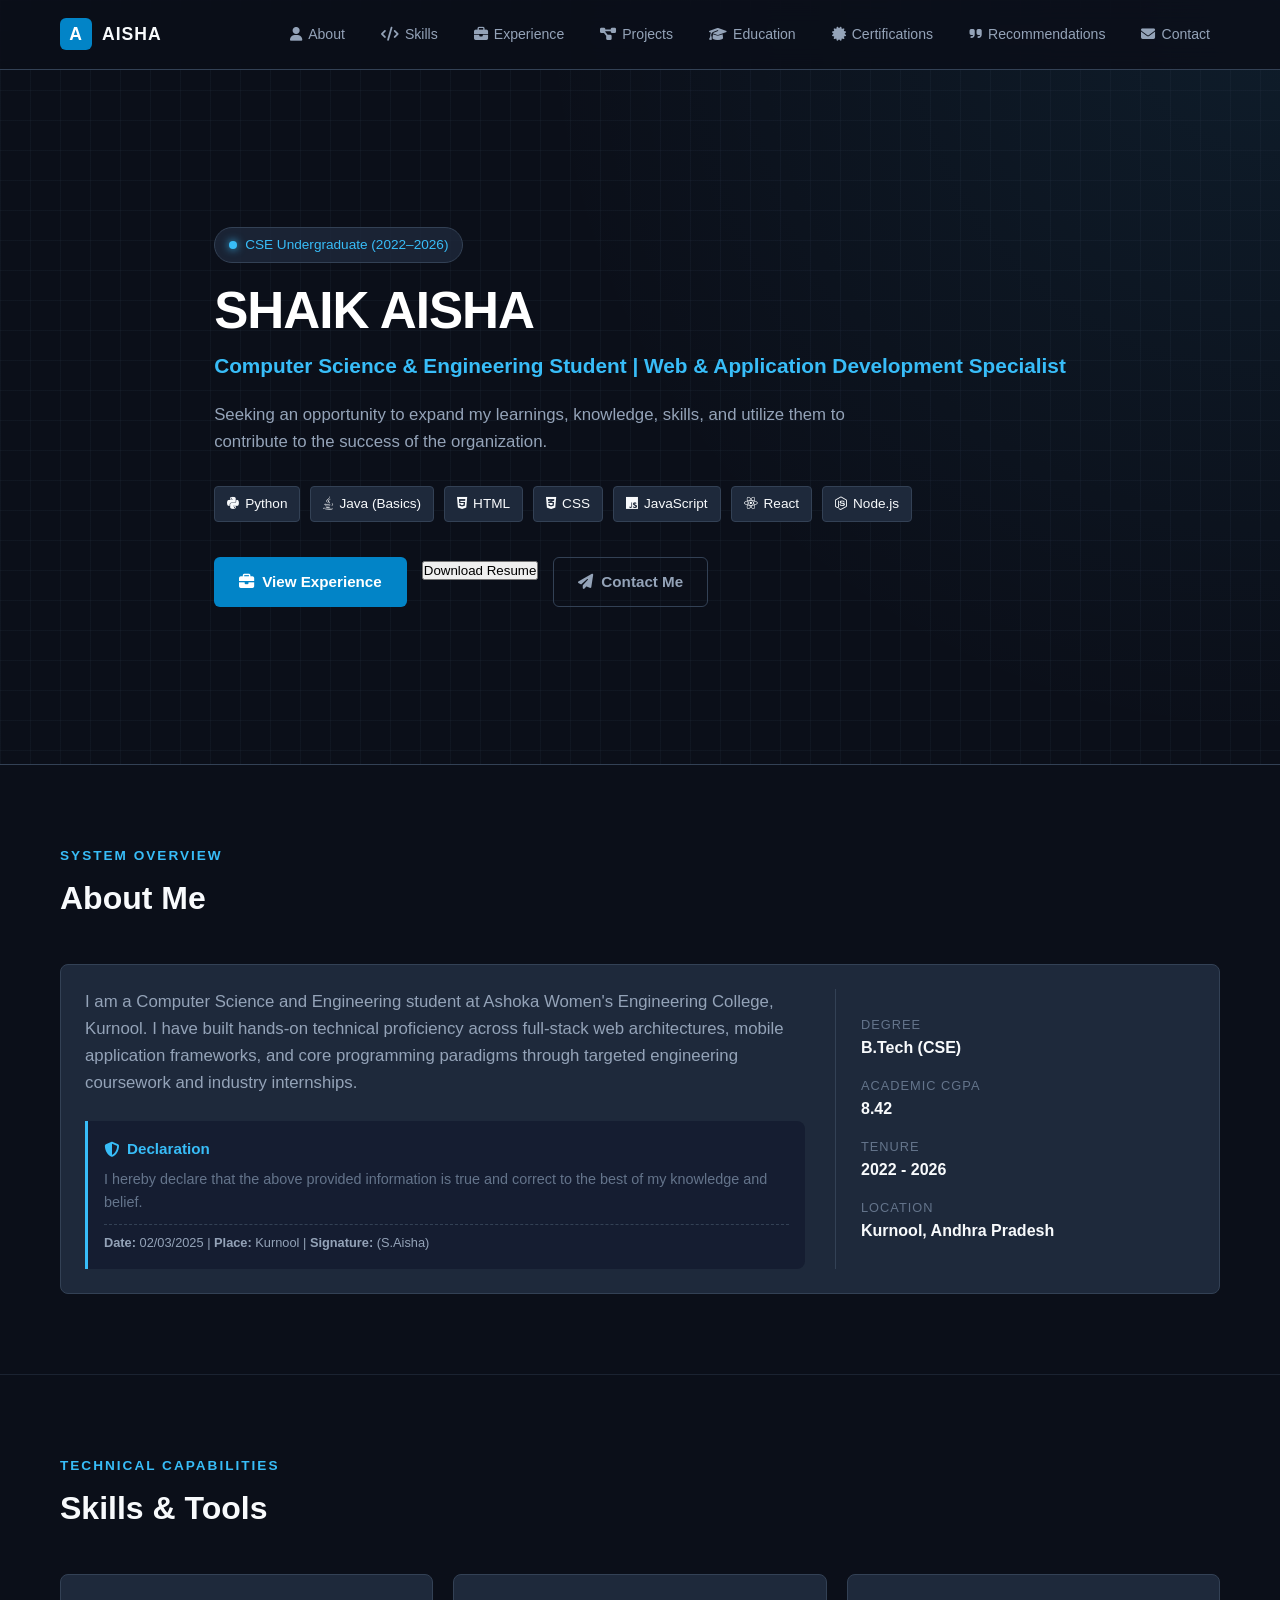
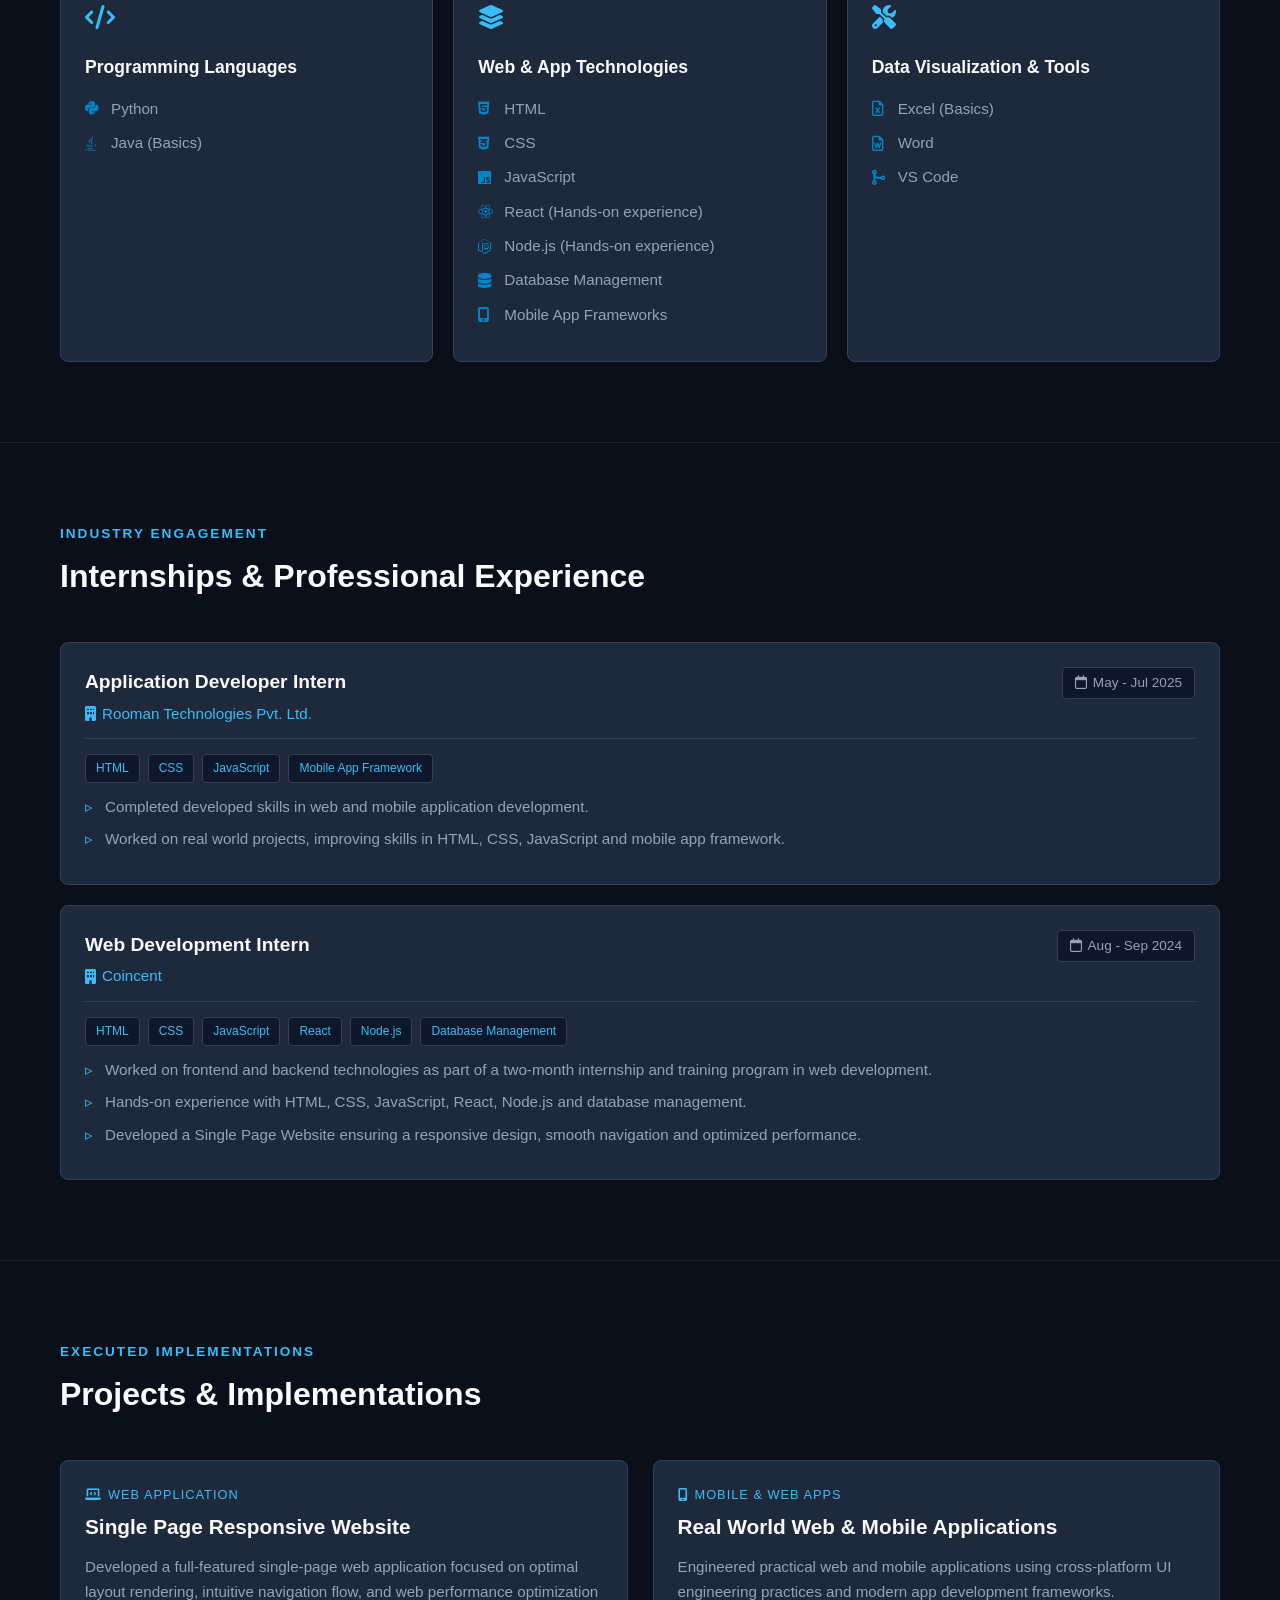
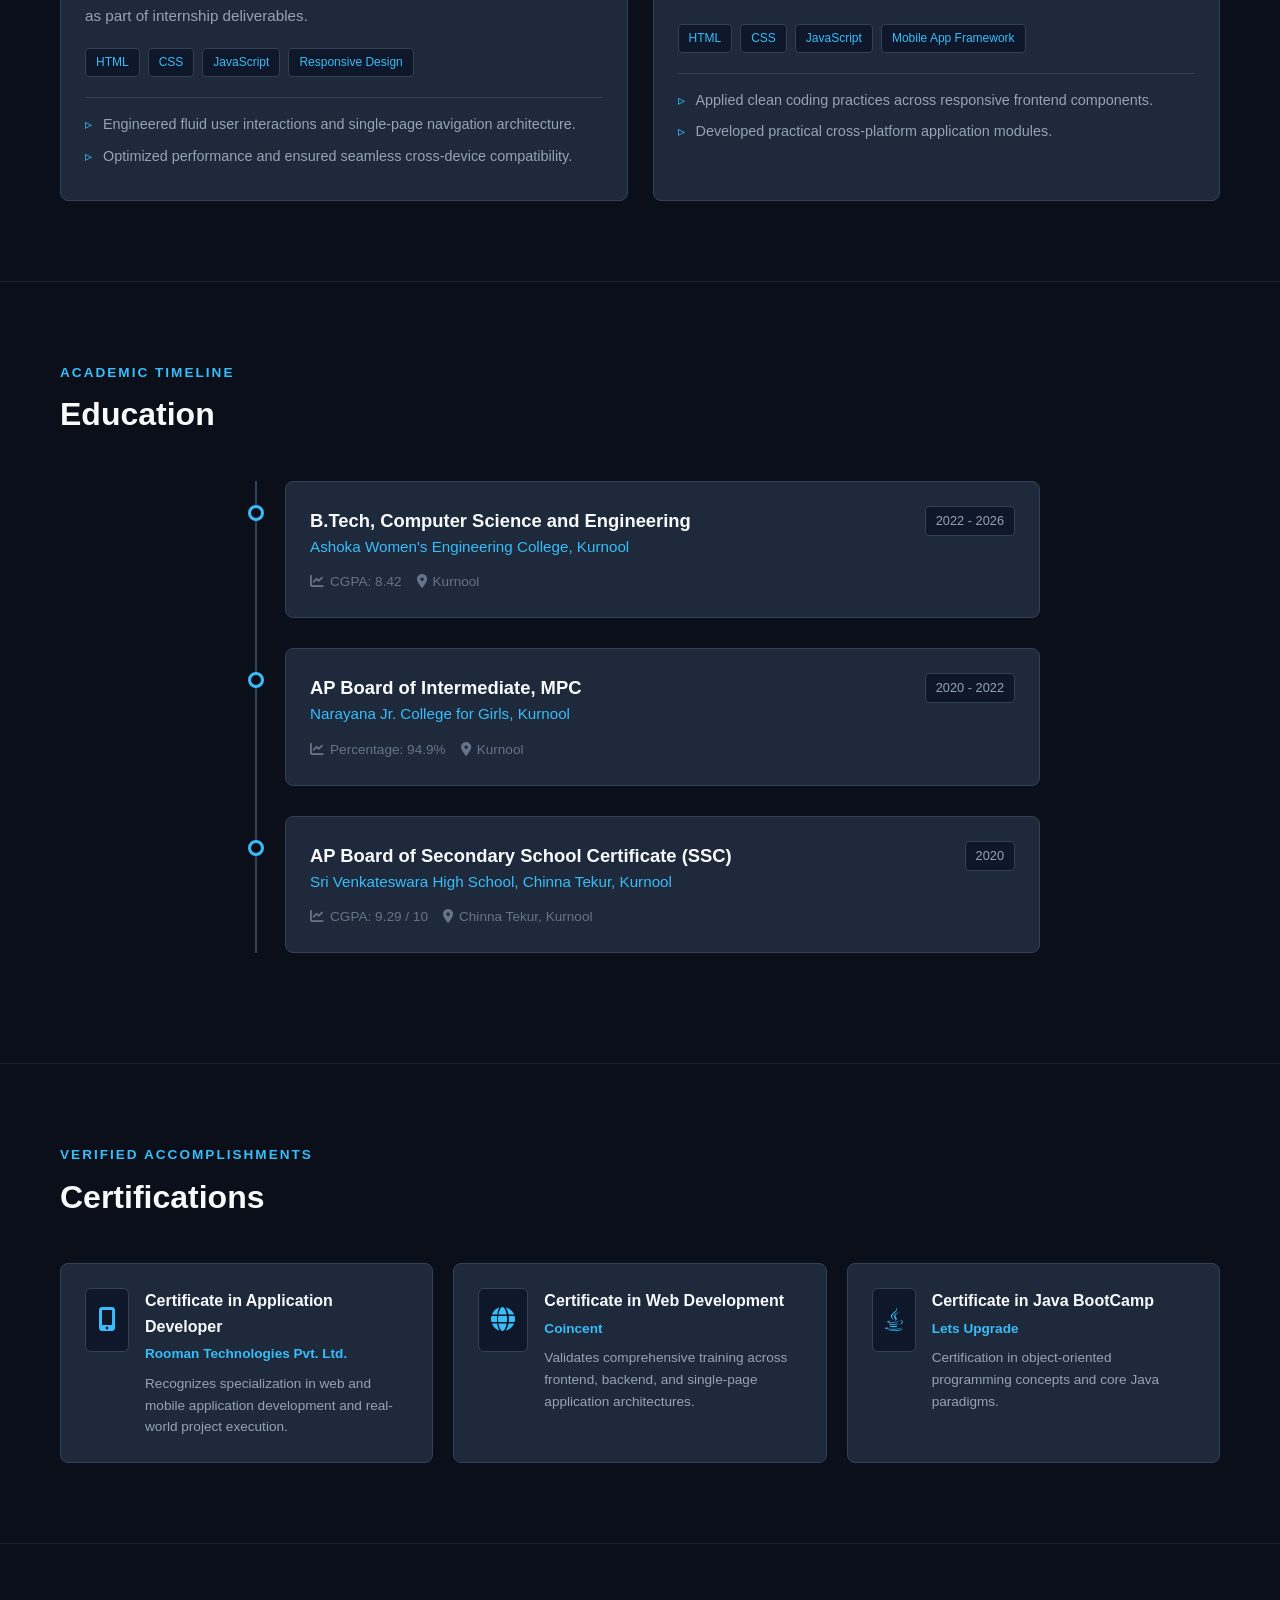
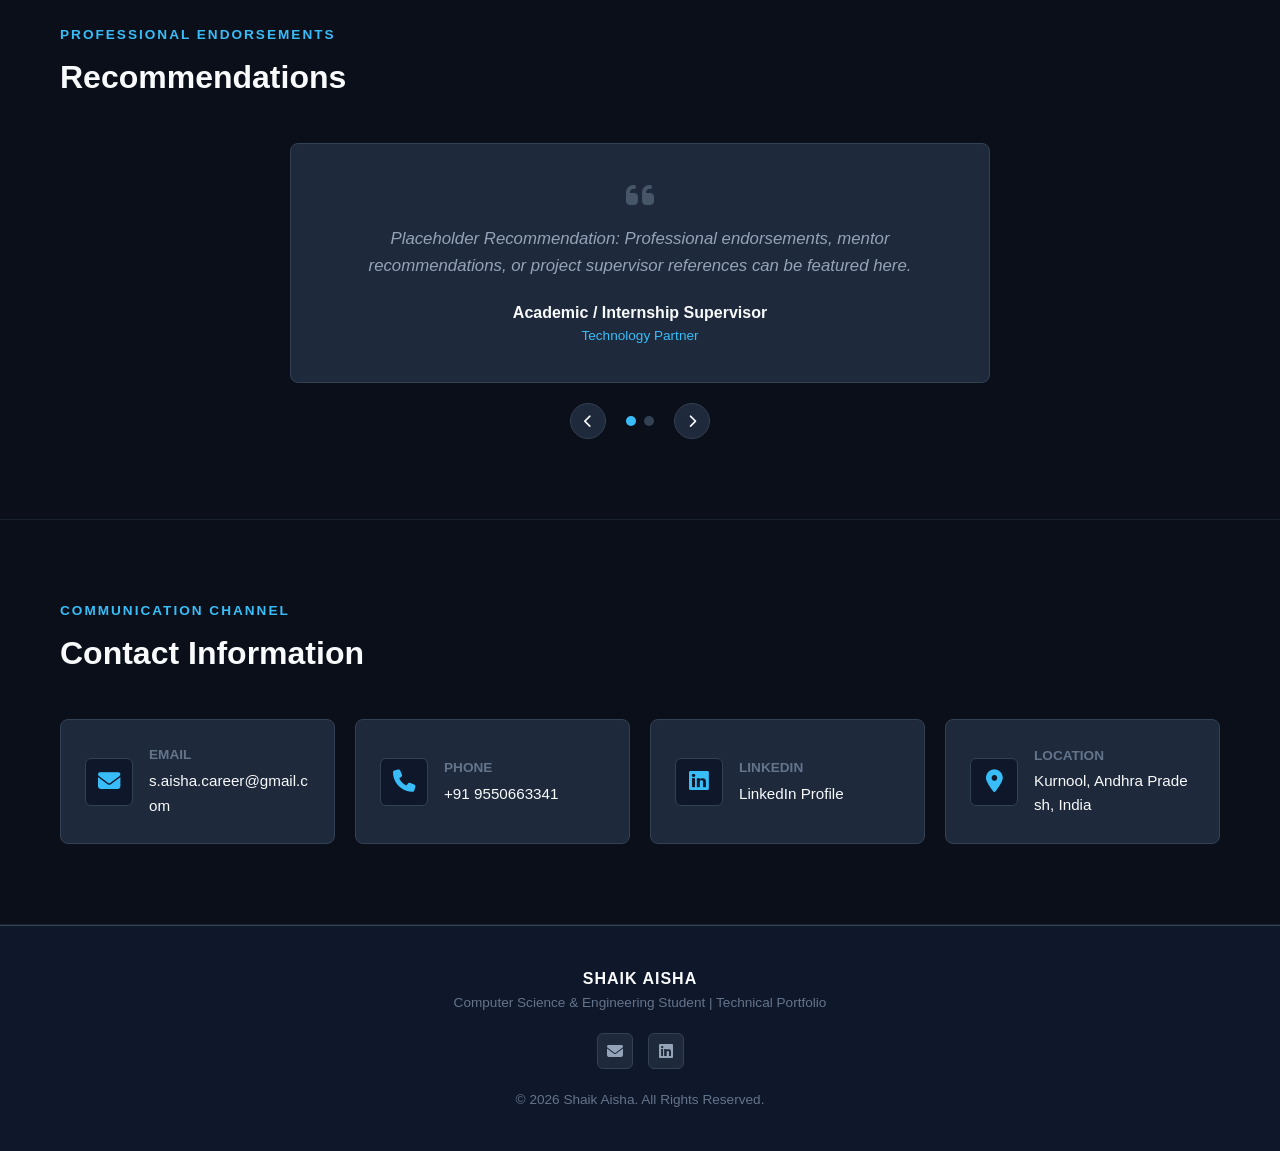
==== commit 31ae33dd: "Path changed" ====
--- a/index.html
+++ b/index.html
@@ -63,7 +63,8 @@
           </div>
           <div class="hero-cta">
             <a href="#experience" class="btn btn-primary"><i class="fa-solid fa-briefcase"></i> View Experience</a>
-            <a href="/ASSESTS/ai_sha.pdf" download class="btn btn-secondary"><i class="fa-solid fa-download"></i> Download Resume</a>
+            <a href="/resume.pdf" download="Shaik_Aisha_Resume.pdf"><button>Download Resume</button></a>
+            <!-- <a href="/ASSESTS/ai_sha.pdf" download class="btn btn-secondary"><i class="fa-solid fa-download"></i> Download Resume</a> -->
             <a href="#contact" class="btn btn-outline"><i class="fa-solid fa-paper-plane"></i> Contact Me</a>
           </div>
         </div>
